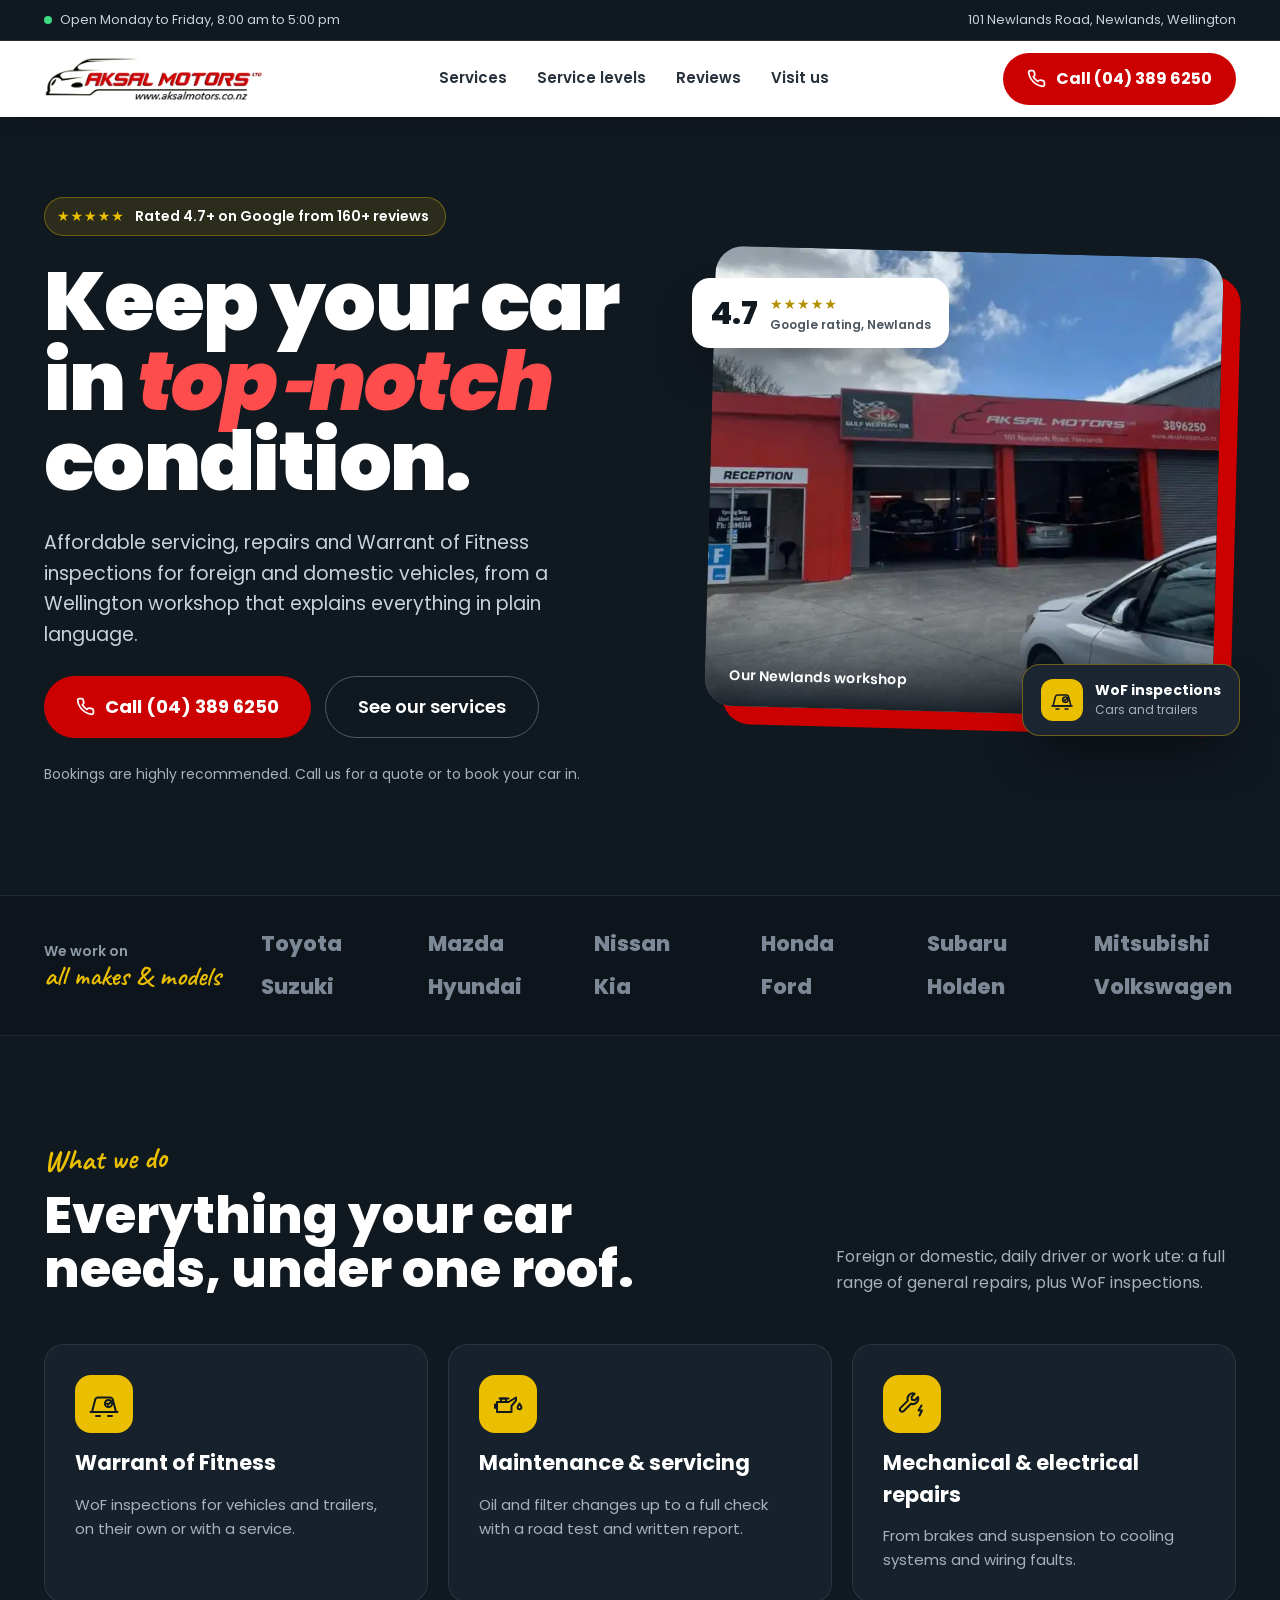
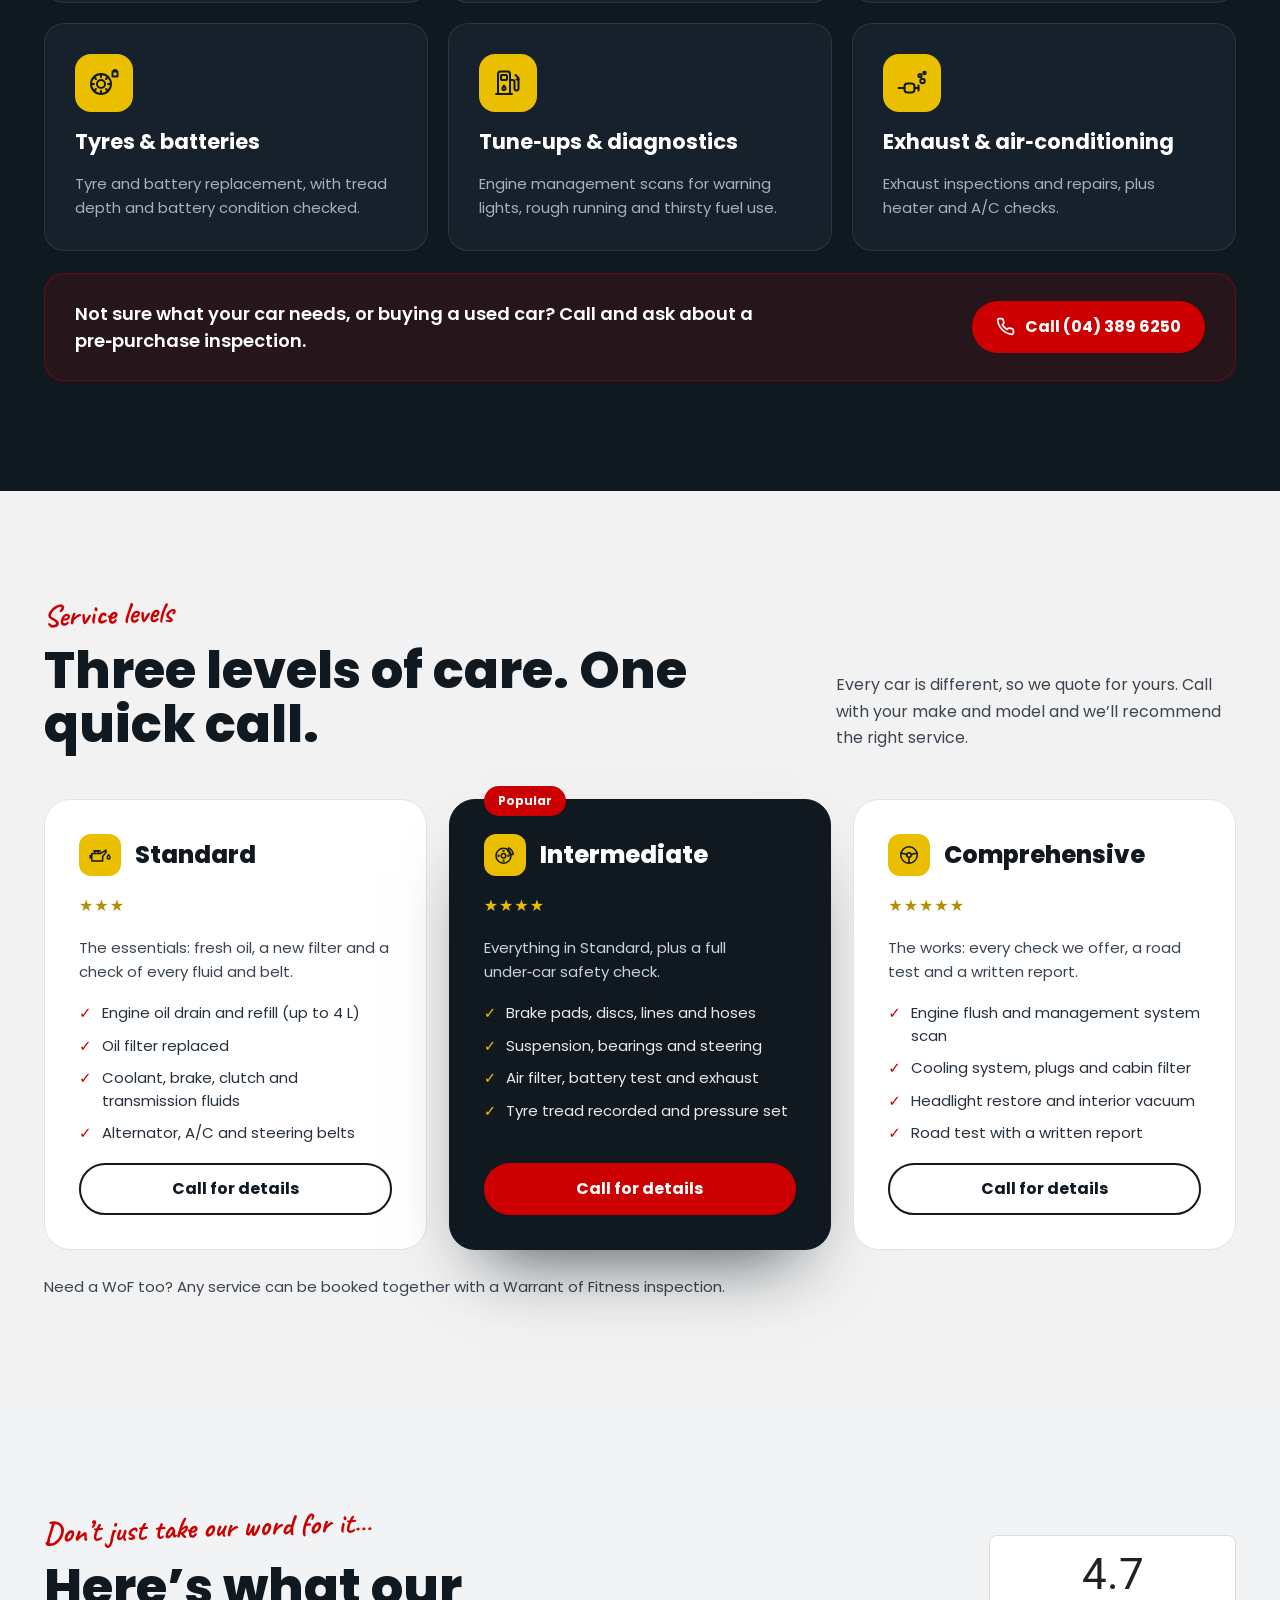
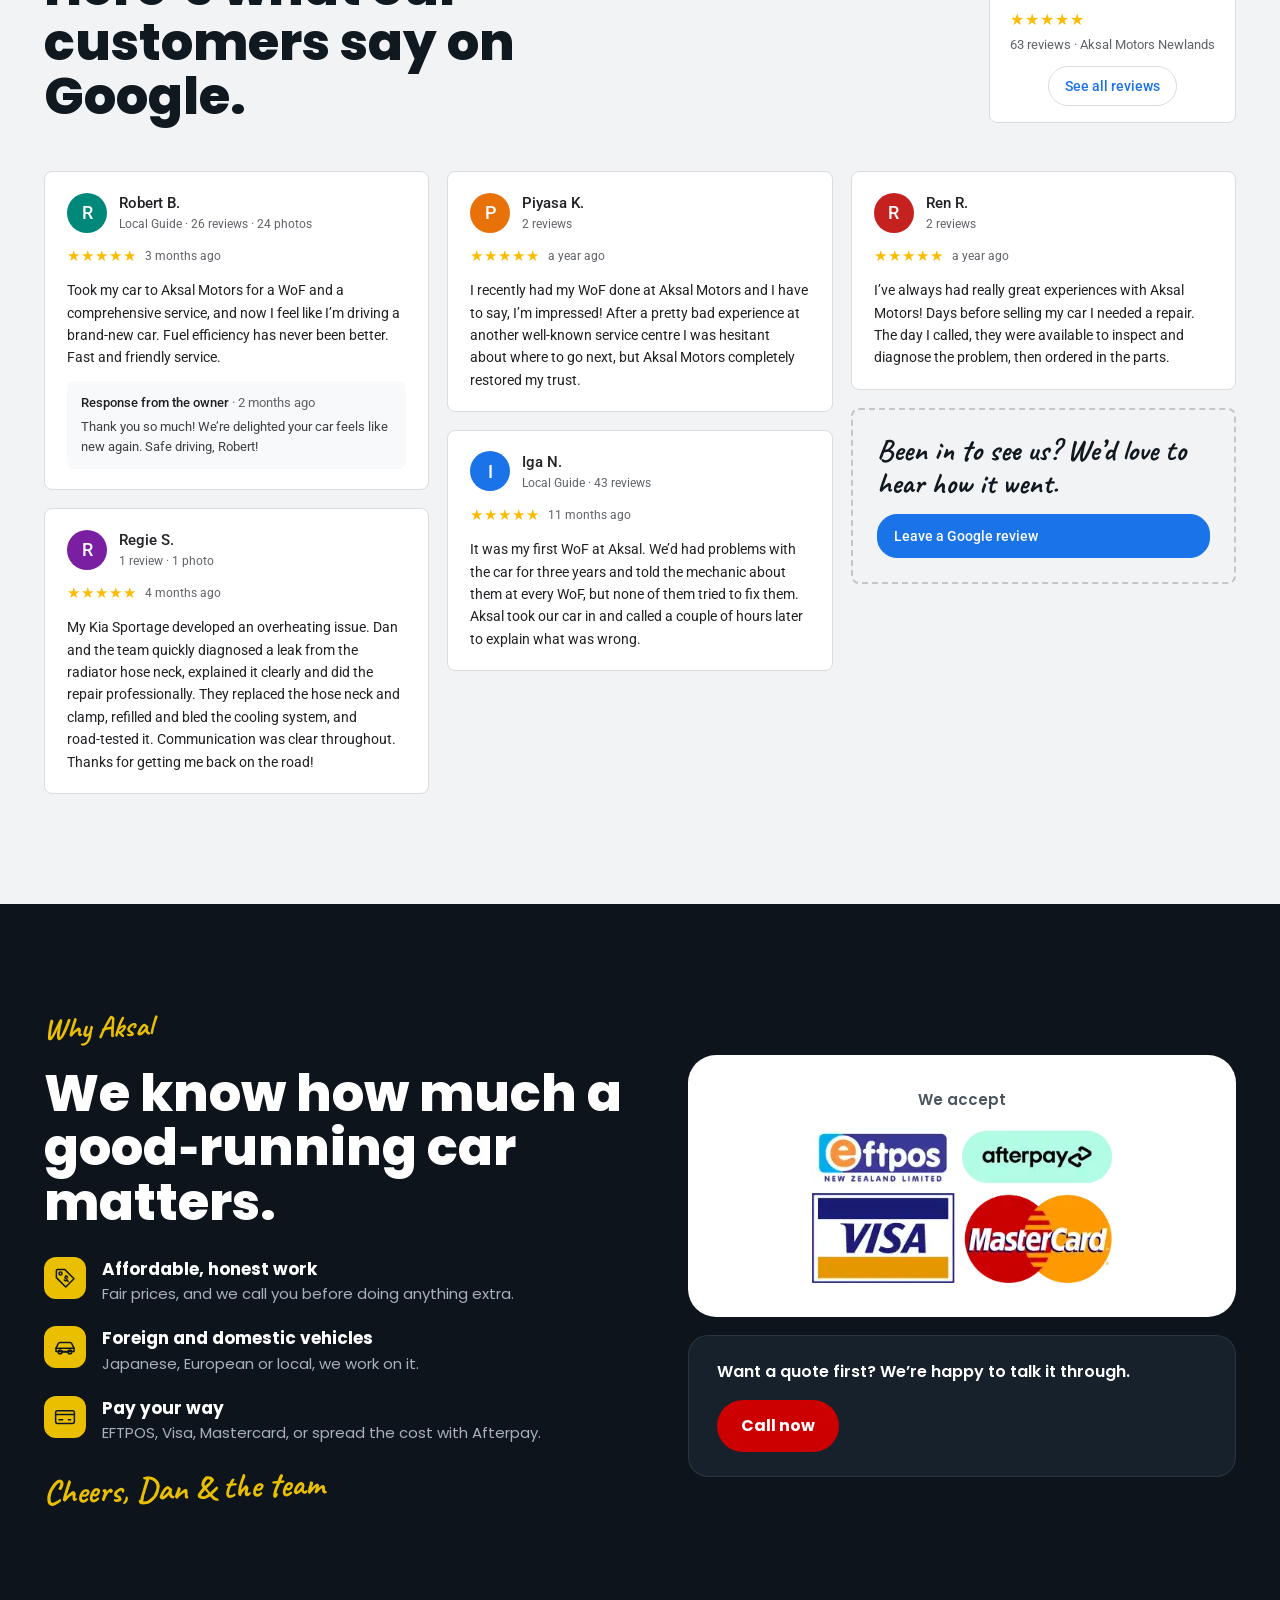
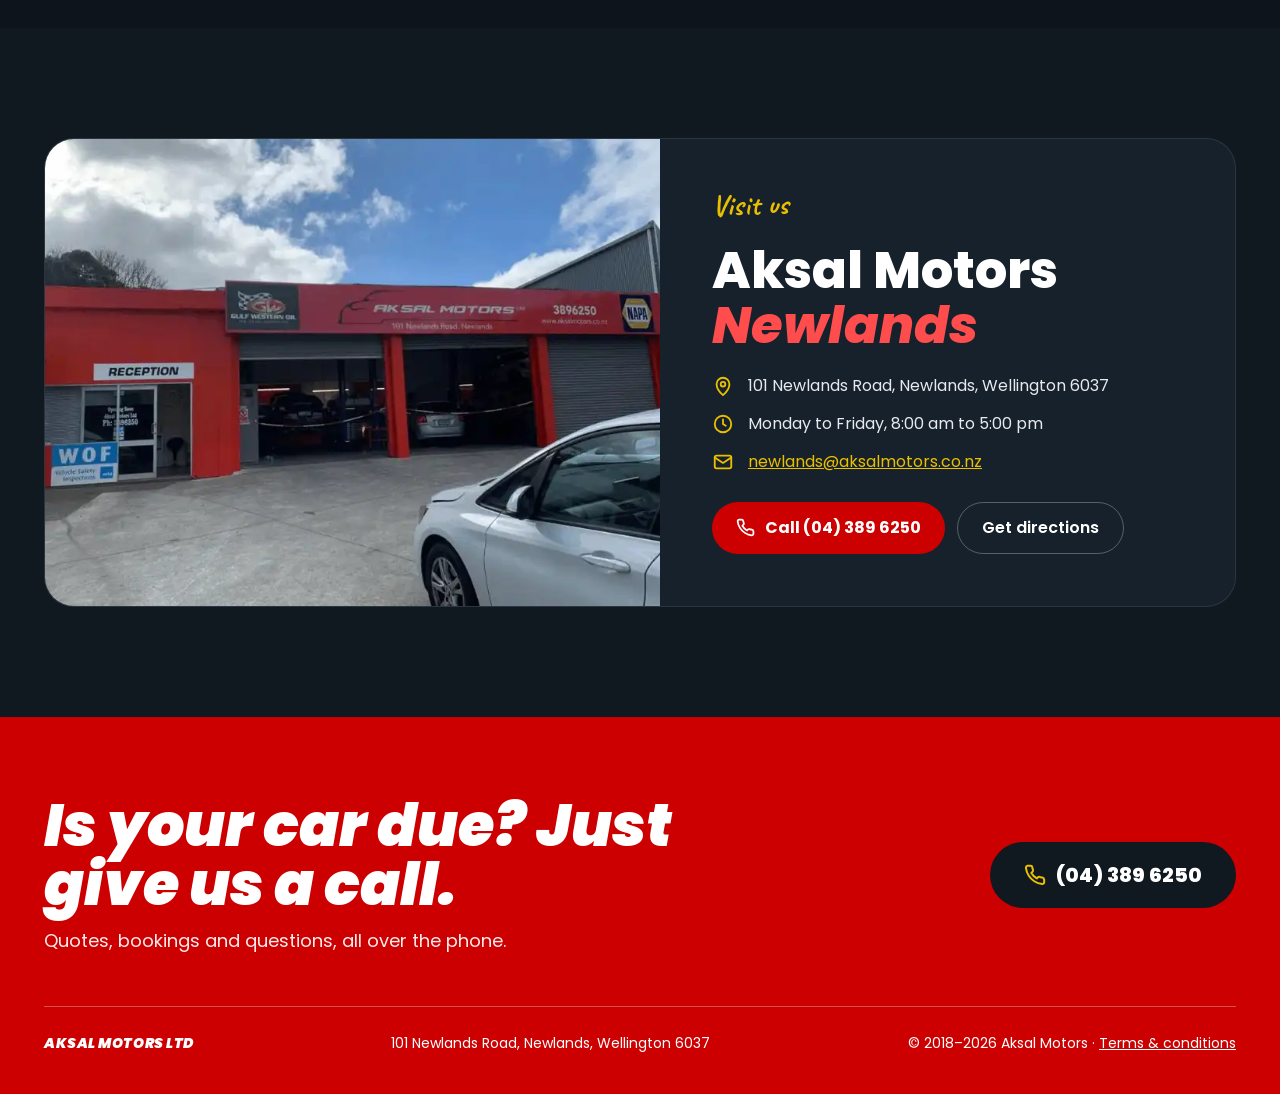
==== index.html @ 632bbff4 "Add Aksal Motors website (Design A) One-page, call-first site for Aksal Motors Newlands: hero with t" ====
<!doctype html>
<html lang="en-NZ">
<head>
<meta charset="utf-8">
<meta name="viewport" content="width=device-width, initial-scale=1">
<title>Aksal Motors | Mechanic, Servicing &amp; WoF in Newlands, Wellington</title>
<meta name="description" content="Affordable car servicing, repairs and Warrant of Fitness inspections for foreign and domestic vehicles at 101 Newlands Road, Wellington. Call (04) 389 6250.">
<meta name="theme-color" content="#101820">
<script>document.documentElement.classList.add('js')</script>
<link rel="icon" href="assets/img/favicon.svg" type="image/svg+xml">
<meta property="og:title" content="Aksal Motors, Newlands">
<meta property="og:description" content="Servicing, repairs and WoF inspections in Newlands, Wellington. Call (04) 389 6250.">
<meta property="og:image" content="assets/img/newlands.webp">
<meta property="og:type" content="website">
<link rel="preconnect" href="https://fonts.googleapis.com">
<link rel="preconnect" href="https://fonts.gstatic.com" crossorigin>
<link href="https://fonts.googleapis.com/css2?family=Poppins:ital,wght@0,400;0,500;0,600;0,700;0,800;0,900;1,800;1,900&amp;family=Roboto:wght@400;500&amp;family=Caveat:wght@700&amp;display=swap" rel="stylesheet">
<link rel="stylesheet" href="assets/css/styles.css?v=2">
<script type="application/ld+json">
{
  "@context": "https://schema.org",
  "@type": "AutoRepair",
  "name": "Aksal Motors Newlands",
  "image": "assets/img/newlands.webp",
  "telephone": "+64 4 389 6250",
  "email": "newlands@aksalmotors.co.nz",
  "url": "http://aksalmotors.co.nz/",
  "address": {
    "@type": "PostalAddress",
    "streetAddress": "101 Newlands Road",
    "addressLocality": "Newlands, Wellington",
    "postalCode": "6037",
    "addressCountry": "NZ"
  },
  "geo": { "@type": "GeoCoordinates", "latitude": -41.2297152, "longitude": 174.8176973 },
  "openingHoursSpecification": [{
    "@type": "OpeningHoursSpecification",
    "dayOfWeek": ["Monday", "Tuesday", "Wednesday", "Thursday", "Friday"],
    "opens": "08:00",
    "closes": "17:00"
  }],
  "paymentAccepted": "EFTPOS, Visa, Mastercard, Afterpay"
}
</script>
</head>
<body>
<!-- Icon set: original line icons drawn for Aksal Motors -->
<svg width="0" height="0" style="position:absolute" aria-hidden="true">
  <defs>
    <symbol id="i-phone" viewBox="0 0 24 24"><path fill="none" stroke="currentColor" stroke-width="2.2" stroke-linecap="round" stroke-linejoin="round" d="M22 16.9v3a2 2 0 0 1-2.2 2 19.8 19.8 0 0 1-8.6-3.1 19.5 19.5 0 0 1-6-6A19.8 19.8 0 0 1 2.1 4.2 2 2 0 0 1 4.1 2h3a2 2 0 0 1 2 1.7c.1.9.4 1.8.7 2.7a2 2 0 0 1-.5 2.1L8 9.8a16 16 0 0 0 6 6l1.3-1.3a2 2 0 0 1 2.1-.4c.9.3 1.8.6 2.7.7a2 2 0 0 1 1.7 2z"/></symbol>
    <symbol id="i-menu" viewBox="0 0 24 24"><path fill="none" stroke="currentColor" stroke-width="2.2" stroke-linecap="round" d="M4 7h16M4 12h16M4 17h16"/></symbol>
    <symbol id="i-close" viewBox="0 0 24 24"><path fill="none" stroke="currentColor" stroke-width="2.2" stroke-linecap="round" d="M6 6l12 12M18 6 6 18"/></symbol>
    <symbol id="i-pin" viewBox="0 0 24 24"><g fill="none" stroke="currentColor" stroke-width="2" stroke-linecap="round" stroke-linejoin="round"><path d="M12 22s7-6.2 7-12a7 7 0 1 0-14 0c0 5.8 7 12 7 12z"/><circle cx="12" cy="10" r="2.5"/></g></symbol>
    <symbol id="i-clock" viewBox="0 0 24 24"><g fill="none" stroke="currentColor" stroke-width="2" stroke-linecap="round" stroke-linejoin="round"><circle cx="12" cy="12" r="9"/><path d="M12 7v5l3 2"/></g></symbol>
    <symbol id="i-mail" viewBox="0 0 24 24"><g fill="none" stroke="currentColor" stroke-width="2" stroke-linecap="round" stroke-linejoin="round"><rect x="3" y="5" width="18" height="14" rx="2"/><path d="m3 7 9 6 9-6"/></g></symbol>

    <!-- WoF: windscreen with inspection sticker -->
    <symbol id="i-wof" viewBox="0 0 32 32"><g fill="none" stroke="currentColor" stroke-width="2" stroke-linecap="round" stroke-linejoin="round"><path d="M4 24 7.2 11.6A3 3 0 0 1 10.1 9.4h11.8a3 3 0 0 1 2.9 2.2L28 24z"/><path d="M2.5 24h27"/><circle cx="20.5" cy="15.5" r="3.6"/><path d="m18.9 15.6 1.1 1.1 2.2-2.3"/><path d="M8 28h4M20 28h4"/></g></symbol>
    <!-- Servicing: oil can with drip -->
    <symbol id="i-oil" viewBox="0 0 32 32"><g fill="none" stroke="currentColor" stroke-width="2" stroke-linecap="round" stroke-linejoin="round"><path d="M5 14h11.5l7.5-4.5v3L19.5 18v6H5z"/><path d="M9 14v-3.5h5V14"/><path d="M7.5 10.5h9"/><path d="M3 16.5h2M3 16.5v3.5"/><path d="M27.5 15.5c-1.4 2-1.9 3-1.9 3.8a1.9 1.9 0 0 0 3.8 0c0-.8-.5-1.8-1.9-3.8z"/></g></symbol>
    <!-- Repairs: spanner with spark -->
    <symbol id="i-repair" viewBox="0 0 32 32"><g fill="none" stroke="currentColor" stroke-width="2" stroke-linecap="round" stroke-linejoin="round"><path d="M18.6 5.6a5.5 5.5 0 0 0-6.8 7l-7.5 7.5a2.3 2.3 0 0 0 3.2 3.2l7.5-7.5a5.5 5.5 0 0 0 7-6.8l-3.2 3.2-2.8-.4-.4-2.8z"/><path d="m25.5 17.5-3 5h3.5l-2.5 5"/></g></symbol>
    <!-- Tyres: tyre with tread, plus battery terminal -->
    <symbol id="i-tyre" viewBox="0 0 32 32"><g fill="none" stroke="currentColor" stroke-width="2" stroke-linecap="round" stroke-linejoin="round"><circle cx="13" cy="17" r="10"/><circle cx="13" cy="17" r="4"/><path d="M13 7v3M13 24v3M3 17h3M20 17h3M5.9 9.9l2.1 2.1M18 22l2.1 2.1M5.9 24.1 8 22M18 12l2.1-2.1"/><path d="M24.5 4.5h5v5h-5zM26 3v1.5M28 3v1.5"/></g></symbol>
    <!-- Tune-ups: petrol pump -->
    <symbol id="i-pump" viewBox="0 0 32 32"><g fill="none" stroke="currentColor" stroke-width="2" stroke-linecap="round" stroke-linejoin="round"><path d="M6 27V7a2.5 2.5 0 0 1 2.5-2.5h7A2.5 2.5 0 0 1 18 7v20"/><path d="M4 27h16"/><rect x="9" y="8" width="6" height="5" rx="1"/><path d="M18 13h2.5a2 2 0 0 1 2 2v6.5a2 2 0 0 0 4 0V11l-3-3"/><path d="M26.5 12.5h-2"/><path d="M12 18.5c-1.2 1.6-1.6 2.4-1.6 3a1.6 1.6 0 0 0 3.2 0c0-.6-.4-1.4-1.6-3z"/></g></symbol>
    <!-- Exhaust: tailpipe with puffs -->
    <symbol id="i-exhaust" viewBox="0 0 32 32"><g fill="none" stroke="currentColor" stroke-width="2" stroke-linecap="round" stroke-linejoin="round"><path d="M2.5 21h6"/><rect x="8.5" y="16.5" width="10" height="9" rx="3"/><path d="M18.5 21h4"/><path d="M22.5 18.5v5"/><circle cx="26.5" cy="14" r="2.2"/><circle cx="24" cy="8.5" r="1.6"/><circle cx="28.5" cy="6" r="1.2"/></g></symbol>
    <!-- Engine with pulse line -->
    <symbol id="i-engine" viewBox="0 0 32 32"><g fill="none" stroke="currentColor" stroke-width="2" stroke-linecap="round" stroke-linejoin="round"><path d="M7 11h15l3 3v9H10l-3-3z"/><path d="M11 11V7.5h7V11"/><path d="M9 7.5h11"/><path d="M25 15.5h3v5h-3"/><path d="M7 14H4v5h3"/><path d="M10 17h3l1.5-2.5 2 5 1.5-2.5h3"/></g></symbol>
    <!-- Brake disc and calliper -->
    <symbol id="i-brake" viewBox="0 0 32 32"><g fill="none" stroke="currentColor" stroke-width="2" stroke-linecap="round" stroke-linejoin="round"><circle cx="14" cy="17" r="10"/><circle cx="14" cy="17" r="3"/><circle cx="14" cy="10.5" r=".6" fill="currentColor"/><circle cx="20.5" cy="17" r=".6" fill="currentColor"/><circle cx="14" cy="23.5" r=".6" fill="currentColor"/><circle cx="7.5" cy="17" r=".6" fill="currentColor"/><path d="M21 6.5a12 12 0 0 1 6 8.5l-4 1a8 8 0 0 0-3.5-5.5z"/></g></symbol>
    <!-- Road test: steering wheel -->
    <symbol id="i-wheel" viewBox="0 0 32 32"><g fill="none" stroke="currentColor" stroke-width="2" stroke-linecap="round" stroke-linejoin="round"><circle cx="16" cy="16" r="11"/><circle cx="16" cy="16" r="3"/><path d="M5.5 13.5c3.5 0 6.5 1 7.6 2.5M26.5 13.5c-3.5 0-6.5 1-7.6 2.5M16 19v8"/></g></symbol>
    <!-- Price tag -->
    <symbol id="i-tag" viewBox="0 0 32 32"><g fill="none" stroke="currentColor" stroke-width="2" stroke-linecap="round" stroke-linejoin="round"><path d="M4.5 15.5V6a1.5 1.5 0 0 1 1.5-1.5h9.5L28 17 17 28z"/><circle cx="10" cy="10" r="2"/><path d="M15 18.5c.6.9 1.6 1.3 2.6 1 1-.3 1.4-1.2 1-2-.5-.8-1.8-.9-2.4-1.6-.5-.7-.2-1.7.8-2 1-.3 2 .1 2.6 1M17.2 12.8l.7 1M19.4 19.7l.7 1"/></g></symbol>
    <!-- Car (all makes) -->
    <symbol id="i-car" viewBox="0 0 32 32"><g fill="none" stroke="currentColor" stroke-width="2" stroke-linecap="round" stroke-linejoin="round"><path d="M4 22v-4.5l3-6a2.5 2.5 0 0 1 2.2-1.4h13.6a2.5 2.5 0 0 1 2.2 1.4l3 6V22z"/><path d="M4 17.5h24"/><circle cx="9.5" cy="22.5" r="2.5"/><circle cx="22.5" cy="22.5" r="2.5"/><path d="M12 22.5h8"/></g></symbol>
    <!-- Card / pay -->
    <symbol id="i-card" viewBox="0 0 32 32"><g fill="none" stroke="currentColor" stroke-width="2" stroke-linecap="round" stroke-linejoin="round"><rect x="3.5" y="7.5" width="25" height="17" rx="2.5"/><path d="M3.5 12.5h25M8 19.5h5M20.5 19.5h3"/></g></symbol>
    <!-- Magnifier over car (pre-purchase) -->
    <symbol id="i-inspect" viewBox="0 0 32 32"><g fill="none" stroke="currentColor" stroke-width="2" stroke-linecap="round" stroke-linejoin="round"><path d="M3 20v-3l2.5-4.5A2 2 0 0 1 7.3 11.5h7.4"/><path d="M3 17h9"/><circle cx="7" cy="20.5" r="2"/><circle cx="20" cy="16" r="6"/><path d="m24.5 20.5 4.5 4.5"/></g></symbol>
  </defs>
</svg>

<a class="skip" href="#main">Skip to content</a>

<div class="utility">
  <div class="wrap">
    <span class="open-dot">Open Monday to Friday, 8:00 am to 5:00 pm</span>
    <span>101 Newlands Road, Newlands, Wellington</span>
  </div>
</div>

<header class="site-header">
  <div class="wrap">
    <a class="logo" href="#top"><img src="assets/img/logo.webp" alt="Aksal Motors Ltd" width="520" height="104"></a>
    <nav class="nav" id="site-nav" aria-label="Main">
      <a href="#services">Services</a>
      <a href="#levels">Service levels</a>
      <a href="#reviews">Reviews</a>
      <a href="#visit">Visit us</a>
    </nav>
    <div class="header-actions">
      <a class="btn btn-red ring header-call" href="tel:+6443896250" aria-label="Call Aksal Motors on (04) 389 6250">
        <svg class="icon" aria-hidden="true"><use href="#i-phone"/></svg><span>Call (04) 389 6250</span>
      </a>
      <button class="menu-btn" type="button" aria-controls="site-nav" aria-expanded="false" aria-label="Open menu">
        <svg class="icon" aria-hidden="true"><use href="#i-menu"/></svg>
      </button>
    </div>
  </div>
</header>

<main id="main">
  <section class="hero" id="top">
    <div class="wrap">
      <div class="hero-copy">
        <a class="rating-chip" href="#reviews"><span class="stars" aria-hidden="true">★★★★★</span>Rated 4.7+ on Google from 160+ reviews</a>
        <h1>Keep your car in <em>top‑notch</em> condition.</h1>
        <p class="hero-lead">Affordable servicing, repairs and Warrant of Fitness inspections for foreign and domestic vehicles, from a Wellington workshop that explains everything in plain language.</p>
        <div class="hero-ctas">
          <a class="btn btn-red btn-lg" href="tel:+6443896250"><svg class="icon" aria-hidden="true"><use href="#i-phone"/></svg>Call (04) 389 6250</a>
          <a class="btn btn-ghost btn-lg" href="#services">See our services</a>
        </div>
        <p class="hero-note">Bookings are highly recommended. Call us for a quote or to book your car in.</p>
      </div>
      <div class="hero-media">
        <figure class="photo-frame" style="margin:0">
          <img src="assets/img/newlands.webp" alt="The Aksal Motors workshop on Newlands Road" width="800" height="600" fetchpriority="high">
          <figcaption>Our Newlands workshop</figcaption>
        </figure>
        <div class="float-card float-rating">
          <strong>4.7</strong>
          <span><span class="stars" aria-hidden="true">★★★★★</span><small>Google rating, Newlands</small></span>
        </div>
        <div class="float-card float-wof">
          <span class="tile tile-sm"><svg class="icon" aria-hidden="true"><use href="#i-wof"/></svg></span>
          <span><strong>WoF inspections</strong><small>Cars and trailers</small></span>
        </div>
      </div>
    </div>
  </section>

  <section class="makes" aria-label="Car makes we work on">
    <div class="wrap">
      <div class="makes-label"><span>We work on</span><span class="hand">all makes &amp; models</span></div>
      <ul>
        <li>Toyota</li><li>Mazda</li><li>Nissan</li><li>Honda</li><li>Subaru</li><li>Mitsubishi</li><li>Suzuki</li><li>Hyundai</li><li>Kia</li><li>Ford</li><li>Holden</li><li>Volkswagen</li>
      </ul>
    </div>
  </section>

  <section class="section" id="services">
    <div class="wrap">
      <div class="section-head">
        <div>
          <span class="kicker">What we do</span>
          <h2>Everything your car needs, under one roof.</h2>
        </div>
        <p>Foreign or domestic, daily driver or work ute: a full range of general repairs, plus WoF inspections.</p>
      </div>
      <div class="services-grid">
        <article class="service">
          <span class="tile"><svg class="icon" aria-hidden="true"><use href="#i-wof"/></svg></span>
          <h3>Warrant of Fitness</h3>
          <p>WoF inspections for vehicles and trailers, on their own or with a service.</p>
        </article>
        <article class="service">
          <span class="tile"><svg class="icon" aria-hidden="true"><use href="#i-oil"/></svg></span>
          <h3>Maintenance &amp; servicing</h3>
          <p>Oil and filter changes up to a full check with a road test and written report.</p>
        </article>
        <article class="service">
          <span class="tile"><svg class="icon" aria-hidden="true"><use href="#i-repair"/></svg></span>
          <h3>Mechanical &amp; electrical repairs</h3>
          <p>From brakes and suspension to cooling systems and wiring faults.</p>
        </article>
        <article class="service">
          <span class="tile"><svg class="icon" aria-hidden="true"><use href="#i-tyre"/></svg></span>
          <h3>Tyres &amp; batteries</h3>
          <p>Tyre and battery replacement, with tread depth and battery condition checked.</p>
        </article>
        <article class="service">
          <span class="tile"><svg class="icon" aria-hidden="true"><use href="#i-pump"/></svg></span>
          <h3>Tune‑ups &amp; diagnostics</h3>
          <p>Engine management scans for warning lights, rough running and thirsty fuel use.</p>
        </article>
        <article class="service">
          <span class="tile"><svg class="icon" aria-hidden="true"><use href="#i-exhaust"/></svg></span>
          <h3>Exhaust &amp; air‑conditioning</h3>
          <p>Exhaust inspections and repairs, plus heater and A/C checks.</p>
        </article>
      </div>
      <div class="callout">
        <p>Not sure what your car needs, or buying a used car? Call and ask about a pre‑purchase inspection.</p>
        <a class="btn btn-red" href="tel:+6443896250"><svg class="icon" aria-hidden="true"><use href="#i-phone"/></svg>Call (04) 389 6250</a>
      </div>
    </div>
  </section>

  <section class="section levels" id="levels">
    <div class="wrap">
      <div class="section-head">
        <div>
          <span class="kicker kicker-red">Service levels</span>
          <h2>Three levels of care. One quick call.</h2>
        </div>
        <p>Every car is different, so we quote for yours. Call with your make and model and we’ll recommend the right service.</p>
      </div>
      <div class="levels-grid">
        <article class="level">
          <div class="level-top"><span class="tile tile-sm"><svg class="icon" aria-hidden="true"><use href="#i-oil"/></svg></span><h3>Standard</h3></div>
          <span class="stars" aria-label="3 stars">★★★</span>
          <p>The essentials: fresh oil, a new filter and a check of every fluid and belt.</p>
          <ul>
            <li>Engine oil drain and refill (up to 4 L)</li>
            <li>Oil filter replaced</li>
            <li>Coolant, brake, clutch and transmission fluids</li>
            <li>Alternator, A/C and steering belts</li>
          </ul>
          <a class="btn btn-outline" href="tel:+6443896250">Call for details</a>
        </article>
        <article class="level level-featured">
          <span class="badge">Popular</span>
          <div class="level-top"><span class="tile tile-sm"><svg class="icon" aria-hidden="true"><use href="#i-brake"/></svg></span><h3>Intermediate</h3></div>
          <span class="stars" aria-label="4 stars">★★★★</span>
          <p>Everything in Standard, plus a full under‑car safety check.</p>
          <ul>
            <li>Brake pads, discs, lines and hoses</li>
            <li>Suspension, bearings and steering</li>
            <li>Air filter, battery test and exhaust</li>
            <li>Tyre tread recorded and pressure set</li>
          </ul>
          <a class="btn btn-red" href="tel:+6443896250">Call for details</a>
        </article>
        <article class="level">
          <div class="level-top"><span class="tile tile-sm"><svg class="icon" aria-hidden="true"><use href="#i-wheel"/></svg></span><h3>Comprehensive</h3></div>
          <span class="stars" aria-label="5 stars">★★★★★</span>
          <p>The works: every check we offer, a road test and a written report.</p>
          <ul>
            <li>Engine flush and management system scan</li>
            <li>Cooling system, plugs and cabin filter</li>
            <li>Headlight restore and interior vacuum</li>
            <li>Road test with a written report</li>
          </ul>
          <a class="btn btn-outline" href="tel:+6443896250">Call for details</a>
        </article>
      </div>
      <p class="levels-note">Need a WoF too? Any service can be booked together with a Warrant of Fitness inspection.</p>
    </div>
  </section>

  <section class="section reviews" id="reviews">
    <div class="wrap">
      <div class="section-head">
        <div>
          <span class="kicker kicker-red">Don’t just take our word for it…</span>
          <h2>Here’s what our customers say on Google.</h2>
        </div>
        <div class="g-summary">
          <span class="score">4.7</span>
          <span class="meta"><span class="g-stars" aria-label="4.7 out of 5 stars">★★★★★</span><small>63 reviews · Aksal Motors Newlands</small></span>
          <a class="g-btn" href="https://www.google.com/maps/search/?api=1&amp;query=Aksal+Motors+Newlands">See all reviews</a>
        </div>
      </div>
      <div class="g-grid">
        <article class="g-card">
          <div class="g-head"><span class="g-avatar" style="background:#00897b">R</span><span><span class="g-name">Robert B.</span><span class="g-sub">Local Guide · 26 reviews · 24 photos</span></span></div>
          <div class="g-rating"><span class="g-stars" aria-label="5 stars">★★★★★</span>3 months ago</div>
          <blockquote>Took my car to Aksal Motors for a WoF and a comprehensive service, and now I feel like I’m driving a brand‑new car. Fuel efficiency has never been better. Fast and friendly service.</blockquote>
          <div class="g-reply"><b>Response from the owner <span>· 2 months ago</span></b>Thank you so much! We’re delighted your car feels like new again. Safe driving, Robert!</div>
        </article>
        <article class="g-card">
          <div class="g-head"><span class="g-avatar" style="background:#7b1fa2">R</span><span><span class="g-name">Regie S.</span><span class="g-sub">1 review · 1 photo</span></span></div>
          <div class="g-rating"><span class="g-stars" aria-label="5 stars">★★★★★</span>4 months ago</div>
          <blockquote>My Kia Sportage developed an overheating issue. Dan and the team quickly diagnosed a leak from the radiator hose neck, explained it clearly and did the repair professionally. They replaced the hose neck and clamp, refilled and bled the cooling system, and road‑tested it. Communication was clear throughout. Thanks for getting me back on the road!</blockquote>
        </article>
        <article class="g-card">
          <div class="g-head"><span class="g-avatar" style="background:#e8710a">P</span><span><span class="g-name">Piyasa K.</span><span class="g-sub">2 reviews</span></span></div>
          <div class="g-rating"><span class="g-stars" aria-label="5 stars">★★★★★</span>a year ago</div>
          <blockquote>I recently had my WoF done at Aksal Motors and I have to say, I’m impressed! After a pretty bad experience at another well‑known service centre I was hesitant about where to go next, but Aksal Motors completely restored my trust.</blockquote>
        </article>
        <article class="g-card">
          <div class="g-head"><span class="g-avatar" style="background:#1a73e8">I</span><span><span class="g-name">Iga N.</span><span class="g-sub">Local Guide · 43 reviews</span></span></div>
          <div class="g-rating"><span class="g-stars" aria-label="5 stars">★★★★★</span>11 months ago</div>
          <blockquote>It was my first WoF at Aksal. We’d had problems with the car for three years and told the mechanic about them at every WoF, but none of them tried to fix them. Aksal took our car in and called a couple of hours later to explain what was wrong.</blockquote>
        </article>
        <article class="g-card">
          <div class="g-head"><span class="g-avatar" style="background:#c5221f">R</span><span><span class="g-name">Ren R.</span><span class="g-sub">2 reviews</span></span></div>
          <div class="g-rating"><span class="g-stars" aria-label="5 stars">★★★★★</span>a year ago</div>
          <blockquote>I’ve always had really great experiences with Aksal Motors! Days before selling my car I needed a repair. The day I called, they were available to inspect and diagnose the problem, then ordered in the parts.</blockquote>
        </article>
        <div class="g-invite">
          <p>Been in to see us? We’d love to hear how it went.</p>
          <a class="g-btn g-btn-solid" href="https://www.google.com/maps/search/?api=1&amp;query=Aksal+Motors+Newlands">Leave a Google review</a>
        </div>
      </div>
    </div>
  </section>

  <section class="section why">
    <div class="wrap">
      <div class="why-copy">
        <span class="kicker">Why Aksal</span>
        <h2>We know how much a good‑running car matters.</h2>
        <ul class="why-list">
          <li><span class="tile tile-sm"><svg class="icon" aria-hidden="true"><use href="#i-tag"/></svg></span><div><strong>Affordable, honest work</strong><span>Fair prices, and we call you before doing anything extra.</span></div></li>
          <li><span class="tile tile-sm"><svg class="icon" aria-hidden="true"><use href="#i-car"/></svg></span><div><strong>Foreign and domestic vehicles</strong><span>Japanese, European or local, we work on it.</span></div></li>
          <li><span class="tile tile-sm"><svg class="icon" aria-hidden="true"><use href="#i-card"/></svg></span><div><strong>Pay your way</strong><span>EFTPOS, Visa, Mastercard, or spread the cost with Afterpay.</span></div></li>
        </ul>
        <p class="signoff">Cheers, Dan &amp; the team</p>
      </div>
      <div class="why-side">
        <div class="pay-card">
          <p>We accept</p>
          <img src="assets/img/payments.webp" alt="EFTPOS, Afterpay, Visa and Mastercard accepted" width="300" height="156">
        </div>
        <div class="quote-card">
          <p>Want a quote first? We’re happy to talk it through.</p>
          <a class="btn btn-red" href="tel:+6443896250">Call now</a>
        </div>
      </div>
    </div>
  </section>

  <section class="section" id="visit">
    <div class="wrap">
      <div class="visit-card">
        <div class="visit-photo"><img src="assets/img/newlands.webp" alt="Aksal Motors workshop exterior, Newlands" width="800" height="600" loading="lazy"></div>
        <div class="visit-info">
          <span class="kicker">Visit us</span>
          <h2>Aksal Motors <em>Newlands</em></h2>
          <ul class="visit-list">
            <li><svg class="icon" aria-hidden="true"><use href="#i-pin"/></svg>101 Newlands Road, Newlands, Wellington 6037</li>
            <li><svg class="icon" aria-hidden="true"><use href="#i-clock"/></svg>Monday to Friday, 8:00 am to 5:00 pm</li>
            <li><svg class="icon" aria-hidden="true"><use href="#i-mail"/></svg><a href="mailto:newlands@aksalmotors.co.nz">newlands@aksalmotors.co.nz</a></li>
          </ul>
          <div class="visit-ctas">
            <a class="btn btn-red" href="tel:+6443896250"><svg class="icon" aria-hidden="true"><use href="#i-phone"/></svg>Call (04) 389 6250</a>
            <a class="btn btn-ghost" href="https://www.google.com/maps/search/?api=1&amp;query=Aksal+Motors+Newlands+101+Newlands+Road" target="_blank" rel="noopener">Get directions</a>
          </div>
        </div>
      </div>
    </div>
  </section>
</main>

<footer class="footer">
  <div class="wrap">
    <div class="footer-cta">
      <div>
        <h2>Is your car due? Just give us a call.</h2>
        <p>Quotes, bookings and questions, all over the phone.</p>
      </div>
      <a class="btn btn-dark" href="tel:+6443896250"><svg class="icon" aria-hidden="true"><use href="#i-phone"/></svg>(04) 389 6250</a>
    </div>
    <div class="footer-base">
      <strong>AKSAL MOTORS LTD</strong>
      <span>101 Newlands Road, Newlands, Wellington 6037</span>
      <span>© 2018–<span id="year">2026</span> Aksal Motors · <a href="http://aksalmotors.co.nz/tnc.html">Terms &amp; conditions</a></span>
    </div>
  </div>
</footer>

<a class="call-bar" href="tel:+6443896250"><svg class="icon" aria-hidden="true"><use href="#i-phone"/></svg>Call (04) 389 6250</a>

<script src="assets/js/main.js?v=2" defer></script>
</body>
</html>
---- assets/css/styles.css ----
/* Aksal Motors: brand tokens */
:root {
  --navy: #101820;
  --navy-2: #16212c;
  --navy-3: #0d141b;
  --red: #cc0000;
  --red-hover: #e00000;
  --red-text: #ff4d4d;
  --gold: #eabf00;
  --gold-dark: #b38f00;
  --paper: #f2f2f2;
  --ink: #101820;
  --body-on-dark: #c9d1da;
  --muted-on-dark: #a7b1bc;
  --line-dark: rgba(255, 255, 255, 0.09);
  --g-bg: #f1f3f4;
  --g-line: #dadce0;
  --g-text: #202124;
  --g-meta: #5f6368;
  --g-star: #fbbc04;
  --g-blue: #1a73e8;
  --radius-lg: 26px;
  --radius-md: 20px;
  --wrap: 1240px;
  --font: 'Poppins', system-ui, -apple-system, 'Segoe UI', sans-serif;
  --hand: 'Caveat', 'Segoe Print', 'Bradley Hand', 'Comic Sans MS', cursive;
  --google: 'Roboto', Arial, sans-serif;
}

*, *::before, *::after { box-sizing: border-box; }
html { scroll-behavior: smooth; -webkit-text-size-adjust: 100%; }
body {
  margin: 0;
  font-family: var(--font);
  color: #fff;
  background: var(--navy);
  line-height: 1.5;
  overflow-x: hidden;
}
img { max-width: 100%; display: block; }
a { color: var(--gold); }
a:hover { color: #ffd633; }
h1, h2, h3 { margin: 0; }
p { margin: 0; }
:focus-visible { outline: 3px solid var(--gold); outline-offset: 3px; border-radius: 6px; }

section[id] { scroll-margin-top: 84px; }
.wrap { max-width: var(--wrap); margin: 0 auto; padding: 0 24px; }
.sr-only { position: absolute; width: 1px; height: 1px; overflow: hidden; clip: rect(0 0 0 0); white-space: nowrap; }
.skip { position: absolute; left: 12px; top: -60px; z-index: 100; padding: 10px 16px; border-radius: 10px; background: var(--gold); color: var(--navy); font-weight: 700; }
.skip:focus { top: 12px; }

.icon { width: 24px; height: 24px; flex: 0 0 auto; }

/* Buttons */
.btn {
  display: inline-flex; align-items: center; justify-content: center; gap: 10px;
  min-height: 52px; padding: 0 24px; border-radius: 999px;
  font: 700 16px/1 var(--font); text-decoration: none; cursor: pointer;
  border: 0; transition: transform .18s ease, background-color .18s ease, box-shadow .18s ease;
}
.btn:hover { transform: translateY(-2px); }
.btn .icon { width: 19px; height: 19px; }
.btn-red { background: var(--red); color: #fff; }
.btn-red:hover { background: var(--red-hover); color: #fff; box-shadow: 0 14px 30px -12px rgba(204, 0, 0, .8); }
.btn-ghost { background: transparent; color: #fff; border: 1px solid rgba(255, 255, 255, .28); font-weight: 600; }
.btn-ghost:hover { background: rgba(255, 255, 255, .08); color: #fff; }
.btn-outline { background: transparent; color: var(--ink); border: 2px solid var(--ink); }
.btn-outline:hover { background: var(--ink); color: #fff; }
.btn-dark { background: var(--navy); color: #fff; }
.btn-dark:hover { color: #fff; background: #1b2834; }
.btn-lg { min-height: 62px; padding: 0 32px; font-size: 18px; }

@keyframes ring { 0% { box-shadow: 0 0 0 0 rgba(204, 0, 0, .55); } 70% { box-shadow: 0 0 0 14px rgba(204, 0, 0, 0); } 100% { box-shadow: 0 0 0 0 rgba(204, 0, 0, 0); } }
.ring { animation: ring 2.4s ease-out infinite; }

/* Utility bar */
.utility { border-bottom: 1px solid var(--line-dark); font-size: 13px; color: var(--body-on-dark); }
.utility .wrap { display: flex; flex-wrap: wrap; justify-content: space-between; gap: 6px 24px; padding-top: 10px; padding-bottom: 10px; }
.open-dot { display: inline-flex; align-items: center; gap: 8px; }
.open-dot::before { content: ''; width: 8px; height: 8px; border-radius: 50%; background: #3ddc84; }

/* Header */
.site-header { position: sticky; top: 0; z-index: 50; background: #fff; color: var(--ink); box-shadow: 0 10px 30px -22px rgba(0, 0, 0, .55); }
.site-header .wrap { display: flex; align-items: center; justify-content: space-between; gap: 16px; padding-top: 12px; padding-bottom: 12px; }
.logo img { width: 220px; height: auto; }
.nav { display: flex; gap: 30px; font-size: 15px; font-weight: 600; }
.nav a { color: #26313c; text-decoration: none; }
.nav a:hover { color: var(--red); }
.header-actions { display: flex; align-items: center; gap: 10px; }
.menu-btn {
  display: none; width: 48px; height: 48px; border-radius: 12px; border: 1px solid #d4d7db;
  background: #fff; color: var(--ink); cursor: pointer; align-items: center; justify-content: center;
}

/* Hero */
.hero { padding: 80px 0 110px; }
.hero .wrap { display: flex; flex-wrap: wrap; align-items: center; gap: 60px; }
.hero-copy { flex: 1 1 520px; min-width: 0; display: flex; flex-direction: column; gap: 26px; }
.rating-chip {
  align-self: flex-start; display: inline-flex; align-items: center; gap: 10px;
  padding: 8px 16px 8px 12px; border-radius: 999px; background: rgba(234, 191, 0, .12);
  border: 1px solid rgba(234, 191, 0, .35); color: #fff; font-size: 14px; font-weight: 600; text-decoration: none;
}
.rating-chip:hover { color: #fff; background: rgba(234, 191, 0, .2); }
.stars { color: var(--gold); letter-spacing: 1px; }
.hero h1 { font-size: clamp(42px, 6.4vw, 86px); line-height: .98; font-weight: 900; letter-spacing: -.02em; }
.hero h1 em { font-style: italic; color: var(--red-text); }
.hero-lead { max-width: 560px; font-size: 19px; line-height: 1.6; color: var(--body-on-dark); }
.hero-ctas { display: flex; flex-wrap: wrap; gap: 14px; }
.hero-note { font-size: 14px; color: var(--muted-on-dark); }
.hero-media { flex: 1 1 440px; min-width: 0; position: relative; padding: 0 18px 18px 0; }
.photo-frame { position: relative; border-radius: 28px; overflow: hidden; box-shadow: 18px 18px 0 0 var(--red); transform: rotate(1.5deg); }
.photo-frame img { width: 100%; height: 460px; object-fit: cover; }
.photo-frame figcaption { position: absolute; left: 0; right: 0; bottom: 0; padding: 60px 24px 20px; background: linear-gradient(0deg, rgba(16, 24, 32, .92), rgba(16, 24, 32, 0)); font-size: 14px; font-weight: 600; }
.float-card { position: absolute; display: flex; align-items: center; gap: 12px; padding: 14px 18px; border-radius: 18px; box-shadow: 0 24px 50px -18px rgba(0, 0, 0, .65); }
.float-rating { left: -18px; top: 26px; background: #fff; color: var(--ink); }
.float-rating strong { font-size: 32px; font-weight: 800; line-height: 1; }
.float-rating small { display: block; font-size: 12px; color: #4a5560; font-weight: 600; }
.float-rating .stars { color: var(--gold-dark); font-size: 14px; }
.float-wof { right: -4px; bottom: -6px; background: #1b2632; border: 1px solid rgba(234, 191, 0, .4); }
.float-wof strong { display: block; font-size: 14px; }
.float-wof small { display: block; font-size: 12px; color: var(--muted-on-dark); }

/* Yellow icon tile */
.tile { display: inline-flex; align-items: center; justify-content: center; width: 58px; height: 58px; border-radius: 16px; background: var(--gold); color: var(--navy); flex: 0 0 auto; }
.tile .icon { width: 32px; height: 32px; }
.tile-sm { width: 42px; height: 42px; border-radius: 12px; }
.tile-sm .icon { width: 24px; height: 24px; }

/* Makes row */
.makes { background: var(--navy-3); border-top: 1px solid var(--line-dark); border-bottom: 1px solid var(--line-dark); }
.makes .wrap { display: flex; flex-wrap: wrap; align-items: center; gap: 18px 40px; padding-top: 32px; padding-bottom: 32px; }
.makes-label { flex: 0 0 auto; }
.makes-label span { display: block; font-size: 14px; font-weight: 600; color: #8e99a6; }
.makes-label .hand { font-size: 28px; color: var(--gold); line-height: 1; }
.makes ul { flex: 1 1 600px; min-width: 0; margin: 0; padding: 0; list-style: none; display: grid; grid-template-columns: repeat(6, minmax(0, 1fr)); gap: 12px 24px; font-size: 21px; font-weight: 800; color: #7c8896; }

.hand { font-family: var(--hand); font-weight: 700; }
.kicker { font-family: var(--hand); font-weight: 700; font-size: 30px; line-height: 1; color: var(--gold); display: inline-block; transform: rotate(-2deg); transform-origin: left; }
.kicker-red { color: var(--red); }

/* Sections */
.section { padding: 110px 0; }
.section-head { display: flex; flex-wrap: wrap; justify-content: space-between; align-items: flex-end; gap: 24px; margin-bottom: 48px; }
.section-head > div { display: flex; flex-direction: column; gap: 12px; max-width: 660px; }
.section h2 { font-size: clamp(32px, 4vw, 54px); line-height: 1.06; font-weight: 800; }
.section-head p { max-width: 400px; font-size: 16px; line-height: 1.65; color: var(--muted-on-dark); }

/* Services */
.services-grid { display: grid; grid-template-columns: repeat(3, minmax(0, 1fr)); gap: 20px; }
.service { padding: 30px; border-radius: var(--radius-md); background: var(--navy-2); border: 1px solid var(--line-dark); display: flex; flex-direction: column; gap: 14px; }
.service h3 { font-size: 21px; font-weight: 700; }
.service p { font-size: 15px; line-height: 1.6; color: var(--muted-on-dark); }
.callout { margin-top: 22px; display: flex; flex-wrap: wrap; align-items: center; justify-content: space-between; gap: 18px; padding: 26px 30px; border-radius: var(--radius-md); background: rgba(204, 0, 0, .12); border: 1px solid rgba(204, 0, 0, .45); }
.callout p { font-size: 18px; font-weight: 600; max-width: 720px; }

/* Service levels */
.levels { background: var(--paper); color: var(--ink); }
.levels .section-head p { color: #3a4550; }
.levels-grid { display: grid; grid-template-columns: repeat(3, minmax(0, 1fr)); gap: 22px; align-items: stretch; }
.level { position: relative; padding: 34px; border-radius: var(--radius-lg); background: #fff; border: 1px solid #e1e3e6; display: flex; flex-direction: column; gap: 18px; }
.level-top { display: flex; align-items: center; gap: 14px; }
.level h3 { font-size: 24px; font-weight: 800; }
.level .stars { color: var(--gold-dark); font-size: 16px; }
.level > p { font-size: 15px; line-height: 1.6; color: #3a4550; }
.level ul { margin: 0; padding: 0; list-style: none; display: flex; flex-direction: column; gap: 10px; font-size: 15px; color: #26313c; }
.level li { display: flex; gap: 10px; }
.level li::before { content: '✓'; color: var(--red); font-weight: 800; }
.level .btn { margin-top: auto; }
.level-featured { background: var(--navy); color: #fff; border-color: var(--navy); box-shadow: 0 40px 70px -34px rgba(16, 24, 32, .75); }
.level-featured > p { color: var(--body-on-dark); }
.level-featured ul { color: #e6eaee; }
.level-featured li::before { color: var(--gold); }
.level-featured .stars { color: var(--gold); }
.badge { position: absolute; top: -14px; left: 34px; padding: 6px 14px; border-radius: 999px; background: var(--red); color: #fff; font-size: 12px; font-weight: 700; }
.levels-note { margin-top: 26px; font-size: 15px; color: #3a4550; }

/* Google reviews (kept in Google's own style on purpose) */
.reviews { background: var(--g-bg); color: var(--g-text); }
.reviews h2 { color: var(--ink); }
.g-summary { font-family: var(--google); background: #fff; border: 1px solid var(--g-line); border-radius: 8px; padding: 16px 20px; display: flex; flex-wrap: wrap; align-items: center; gap: 14px 18px; }
.g-summary .score { font-size: 44px; line-height: 1; color: var(--g-text); }
.g-summary .meta { display: flex; flex-direction: column; gap: 3px; }
.g-stars { color: var(--g-star); letter-spacing: 1px; }
.g-summary small { font-size: 13px; color: var(--g-meta); }
.g-btn { display: inline-flex; align-items: center; min-height: 40px; padding: 0 16px; border-radius: 20px; border: 1px solid var(--g-line); color: var(--g-blue); text-decoration: none; font: 500 14px/1 var(--google); }
.g-btn:hover { background: #f8fbff; color: var(--g-blue); }
.g-btn-solid { background: var(--g-blue); border-color: var(--g-blue); color: #fff; min-height: 44px; }
.g-btn-solid:hover { background: #1765cc; color: #fff; }
.g-grid { columns: 3 320px; column-gap: 18px; font-family: var(--google); }
.g-card { break-inside: avoid; margin: 0 0 18px; background: #fff; border: 1px solid var(--g-line); border-radius: 8px; padding: 20px 22px; display: flex; flex-direction: column; gap: 12px; }
.g-head { display: flex; gap: 12px; align-items: center; }
.g-avatar { display: flex; flex: 0 0 auto; width: 40px; height: 40px; border-radius: 50%; color: #fff; align-items: center; justify-content: center; font-size: 18px; font-weight: 500; }
.g-name { display: block; font-size: 15px; font-weight: 500; color: var(--g-text); }
.g-sub { display: block; font-size: 12px; color: var(--g-meta); }
.g-rating { display: flex; align-items: center; gap: 8px; font-size: 12px; color: var(--g-meta); }
.g-rating .g-stars { font-size: 15px; }
.g-card blockquote { margin: 0; font-size: 14px; line-height: 1.6; color: var(--g-text); }
.g-reply { padding: 12px 14px; border-radius: 8px; background: #f8f9fa; display: flex; flex-direction: column; gap: 4px; font-size: 13px; line-height: 1.55; color: #3c4043; }
.g-reply b { font-weight: 500; color: var(--g-text); }
.g-reply b span { font-weight: 400; color: var(--g-meta); }
.g-invite { break-inside: avoid; margin: 0 0 18px; padding: 24px; border-radius: 8px; border: 2px dashed #c4c7c5; display: flex; flex-direction: column; gap: 14px; }
.g-invite p { font-family: var(--hand); font-weight: 700; font-size: 30px; line-height: 1.1; color: var(--ink); }

/* Why us */
.why { background: var(--navy-3); }
.why .wrap { display: flex; flex-wrap: wrap; gap: 56px; align-items: center; }
.why-copy { flex: 1 1 460px; min-width: 0; display: flex; flex-direction: column; gap: 22px; }
.why-list { margin: 6px 0 0; padding: 0; list-style: none; display: flex; flex-direction: column; gap: 20px; }
.why-list li { display: flex; gap: 16px; align-items: flex-start; }
.why-list strong { display: block; font-size: 17px; }
.why-list div > span { font-size: 15px; color: var(--muted-on-dark); }
.signoff { font-family: var(--hand); font-weight: 700; font-size: 34px; color: var(--gold); transform: rotate(-2deg); transform-origin: left; }
.why-side { flex: 1 1 420px; min-width: 0; display: flex; flex-direction: column; gap: 18px; }
.pay-card { padding: 34px; border-radius: 28px; background: #fff; color: var(--ink); display: flex; flex-direction: column; align-items: center; gap: 16px; }
.pay-card p { font-size: 15px; font-weight: 600; color: #4a5560; }
.pay-card img { width: 100%; max-width: 300px; height: auto; }
.quote-card { padding: 24px 28px; border-radius: var(--radius-md); background: var(--navy-2); border: 1px solid var(--line-dark); display: flex; flex-wrap: wrap; align-items: center; justify-content: space-between; gap: 16px; }
.quote-card p { font-size: 16px; font-weight: 600; }

/* Visit */
.visit-card { display: flex; flex-wrap: wrap; border-radius: 30px; overflow: hidden; background: var(--navy-2); border: 1px solid var(--line-dark); }
.visit-photo { flex: 1 1 480px; min-width: 0; min-height: 420px; position: relative; }
.visit-photo img { position: absolute; inset: 0; width: 100%; height: 100%; object-fit: cover; }
.visit-info { flex: 1 1 440px; min-width: 0; padding: 52px; display: flex; flex-direction: column; gap: 22px; }
.visit-info h2 em { font-style: italic; color: var(--red-text); }
.visit-list { margin: 0; padding: 0; list-style: none; display: flex; flex-direction: column; gap: 14px; font-size: 16px; color: #e6eaee; }
.visit-list li { display: flex; gap: 14px; align-items: flex-start; }
.visit-list .icon { color: var(--gold); width: 22px; height: 22px; margin-top: 1px; }
.visit-ctas { display: flex; flex-wrap: wrap; gap: 12px; padding-top: 6px; }

/* Footer */
.footer { background: var(--red); color: #fff; padding: 80px 0 40px; }
.footer-cta { display: flex; flex-wrap: wrap; justify-content: space-between; align-items: center; gap: 28px; }
.footer-cta h2 { font-size: clamp(32px, 4.6vw, 64px); line-height: 1; font-weight: 900; font-style: italic; max-width: 720px; }
.footer-cta p { margin-top: 12px; font-size: 18px; opacity: .92; }
.footer-cta .btn { min-height: 66px; padding: 0 34px; font-size: 20px; font-weight: 800; }
.footer-cta .btn .icon { color: var(--gold); width: 22px; height: 22px; }
.footer-base { margin-top: 52px; padding-top: 26px; border-top: 1px solid rgba(255, 255, 255, .3); display: flex; flex-wrap: wrap; justify-content: space-between; gap: 14px 20px; font-size: 14px; }
.footer-base a { color: #fff; }
.footer-base strong { font-weight: 900; font-style: italic; letter-spacing: .04em; }

/* Mobile call bar */
.call-bar { display: none; }

/* ---------- Responsive ---------- */
@media (max-width: 1024px) {
  .services-grid { grid-template-columns: repeat(2, minmax(0, 1fr)); }
  .levels-grid { grid-template-columns: 1fr; max-width: 620px; }
  .makes ul { grid-template-columns: repeat(4, minmax(0, 1fr)); }
}

@media (max-width: 900px) {
  .nav {
    display: none; position: absolute; left: 0; right: 0; top: 100%;
    flex-direction: column; gap: 0; padding: 8px 24px 18px; background: #fff;
    border-top: 1px solid #eceef0; box-shadow: 0 20px 30px -20px rgba(0, 0, 0, .4);
  }
  .nav.open { display: flex; }
  .nav a { padding: 14px 0; border-bottom: 1px solid #eceef0; font-size: 17px; }
  .menu-btn { display: inline-flex; }
  .header-call span { display: none; }
  .header-call { width: 48px; min-height: 48px; padding: 0; }
  .logo img { width: 180px; }
}

@media (max-width: 640px) {
  .wrap { padding: 0 18px; }
  .utility .wrap > span:last-child { display: none; }
  .hero { padding: 44px 0 70px; }
  .hero .wrap { gap: 44px; }
  .hero-copy { gap: 22px; }
  .hero-lead { font-size: 17px; }
  .hero-ctas .btn { width: 100%; }
  .hero-media { padding: 0 12px 12px 0; }
  .photo-frame { transform: none; box-shadow: 12px 12px 0 0 var(--red); border-radius: 22px; }
  .photo-frame img { height: 280px; }
  .float-rating { left: 10px; top: 12px; padding: 10px 14px; }
  .float-rating strong { font-size: 24px; }
  .float-wof { display: none; }
  .makes .wrap { padding-top: 26px; padding-bottom: 26px; }
  .makes ul { grid-template-columns: repeat(3, minmax(0, 1fr)); gap: 10px 16px; font-size: 17px; }
  .section { padding: 72px 0; }
  .section-head { margin-bottom: 32px; }
  .services-grid { grid-template-columns: 1fr; gap: 14px; }
  .service { flex-direction: row; flex-wrap: wrap; align-items: center; padding: 22px; gap: 12px 16px; }
  .service .tile { width: 52px; height: 52px; }
  .service h3 { flex: 1 1 0; font-size: 19px; }
  .service p { flex: 1 1 100%; }
  .callout { padding: 22px; }
  .callout p { font-size: 16px; }
  .callout .btn { width: 100%; }
  .level { padding: 28px 24px; }
  .g-summary { width: 100%; }
  .g-summary .g-btn { width: 100%; justify-content: center; }
  .why .wrap { gap: 40px; }
  .pay-card { padding: 26px; }
  .quote-card .btn { width: 100%; }
  .visit-photo { min-height: 240px; flex-basis: 100%; }
  .visit-info { padding: 30px 22px; }
  .visit-ctas .btn { width: 100%; }
  .footer { padding: 60px 0 110px; }
  .footer-cta .btn { width: 100%; min-height: 60px; font-size: 18px; }
  .footer-base { flex-direction: column; }

  .call-bar {
    display: flex; position: fixed; left: 12px; right: 12px; bottom: 12px; z-index: 60;
    align-items: center; justify-content: center; gap: 10px; min-height: 58px; border-radius: 16px;
    background: var(--red); color: #fff; text-decoration: none; font-weight: 700; font-size: 17px;
    box-shadow: 0 14px 30px -10px rgba(0, 0, 0, .55);
    transition: transform .25s ease, opacity .25s ease;
  }
  .js .call-bar { transform: translateY(140%); opacity: 0; pointer-events: none; }
  .js .call-bar.show { transform: none; opacity: 1; pointer-events: auto; }
  .call-bar:hover { color: #fff; }
  .call-bar .icon { width: 20px; height: 20px; }
}

@media (prefers-reduced-motion: reduce) {
  html { scroll-behavior: auto; }
  .ring { animation: none; }
  .btn, .btn:hover { transition: none; transform: none; }
}
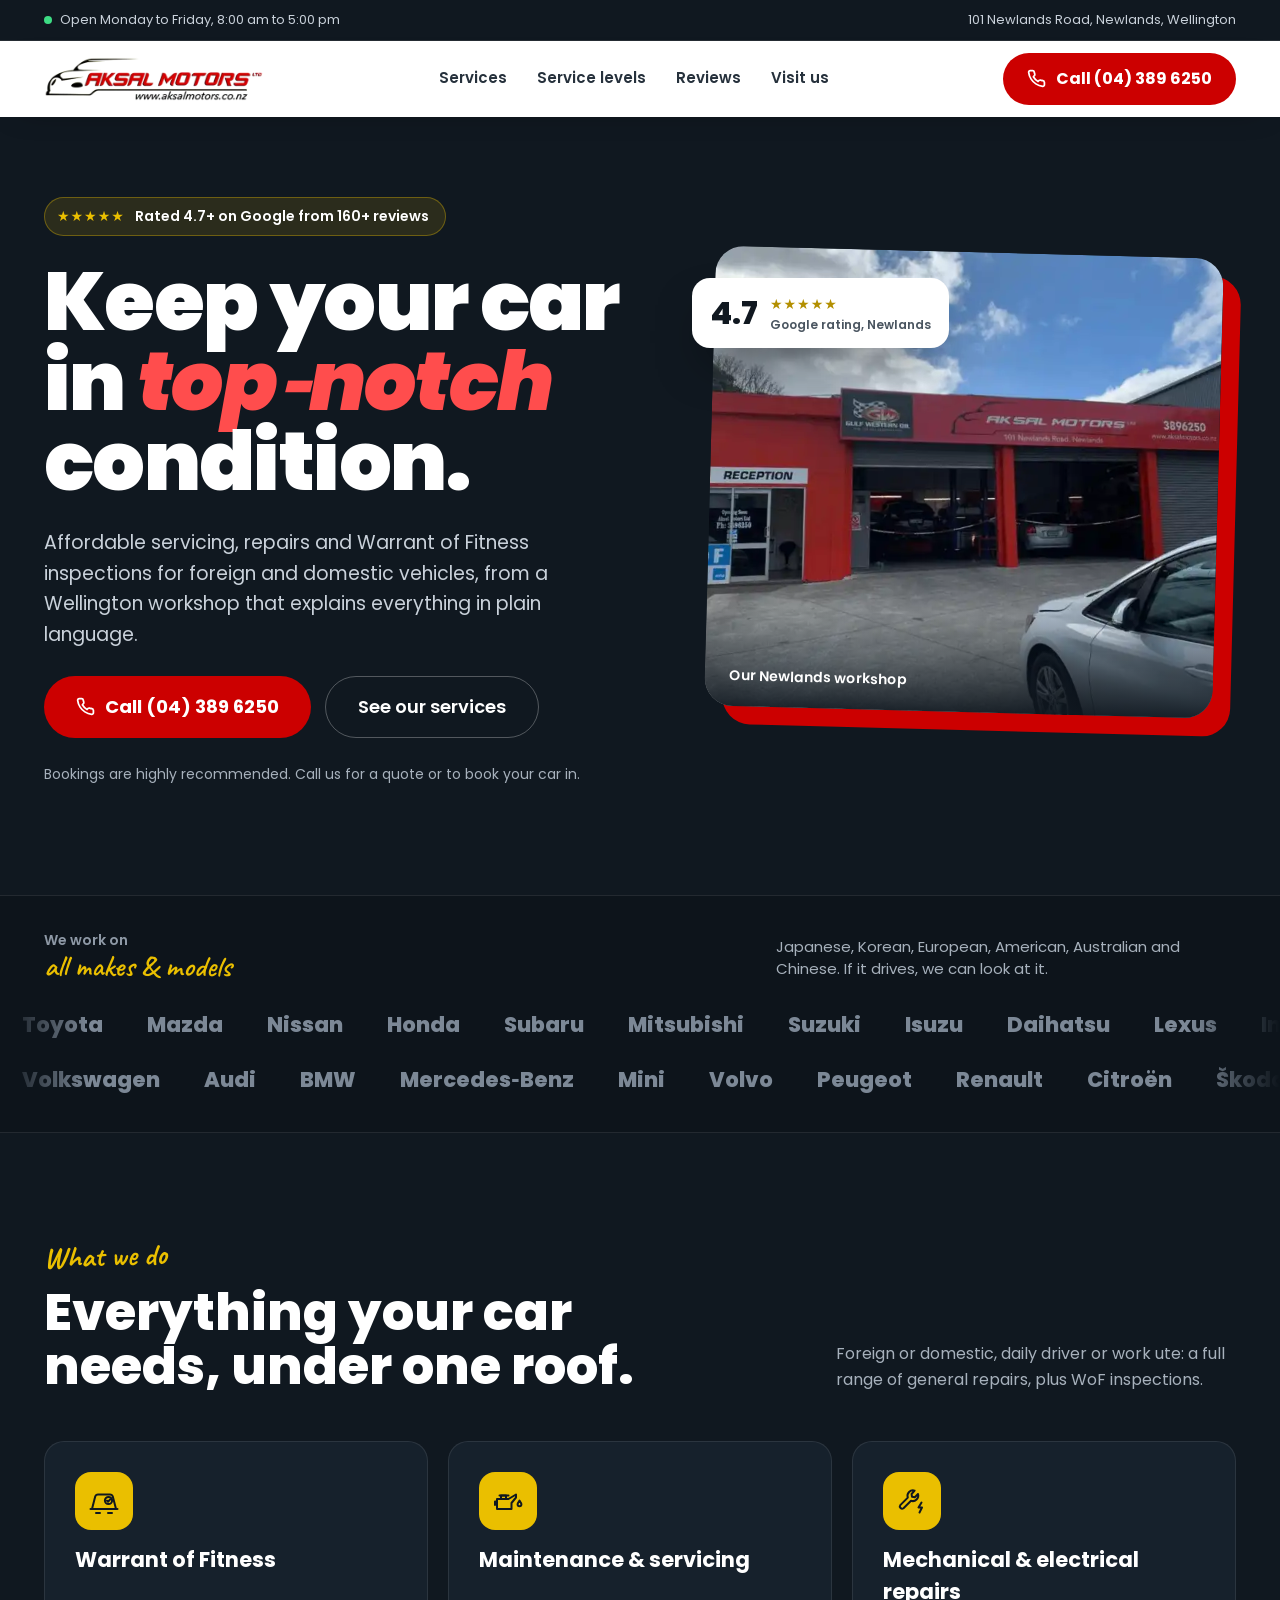
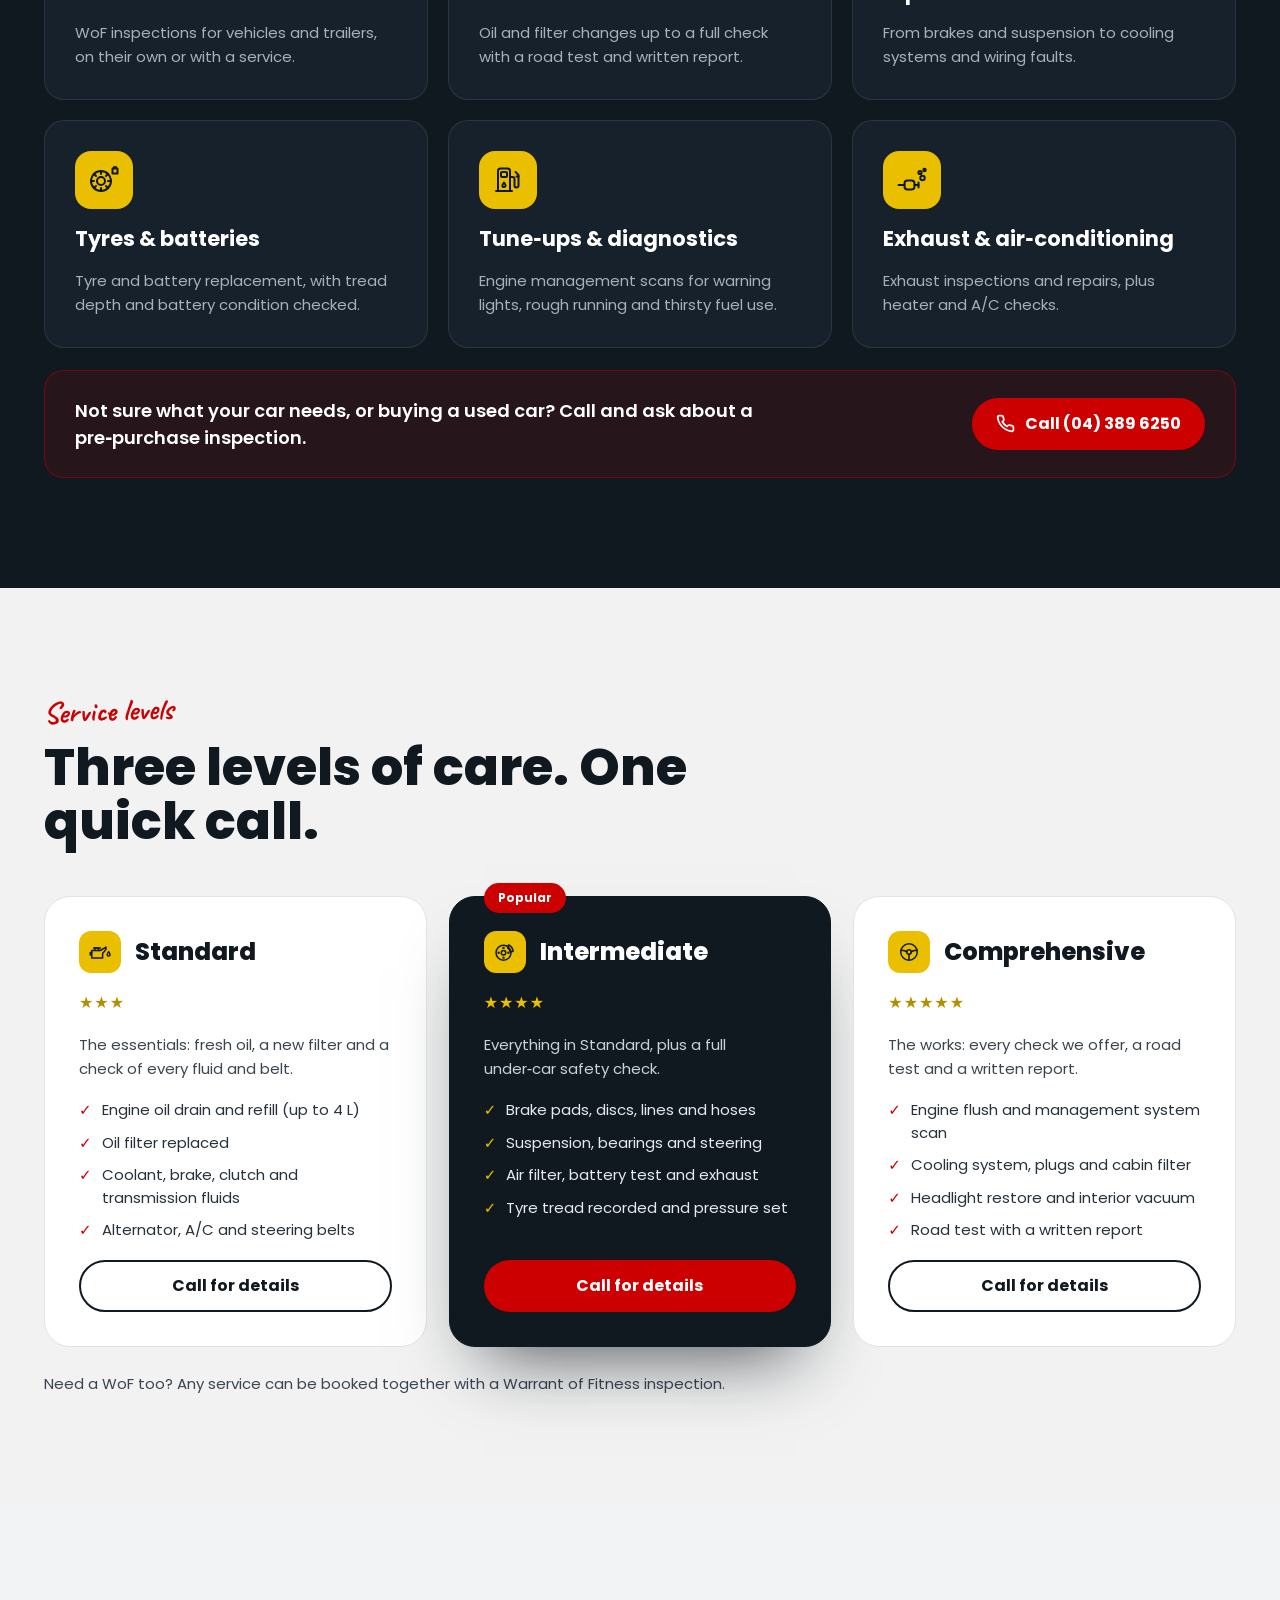
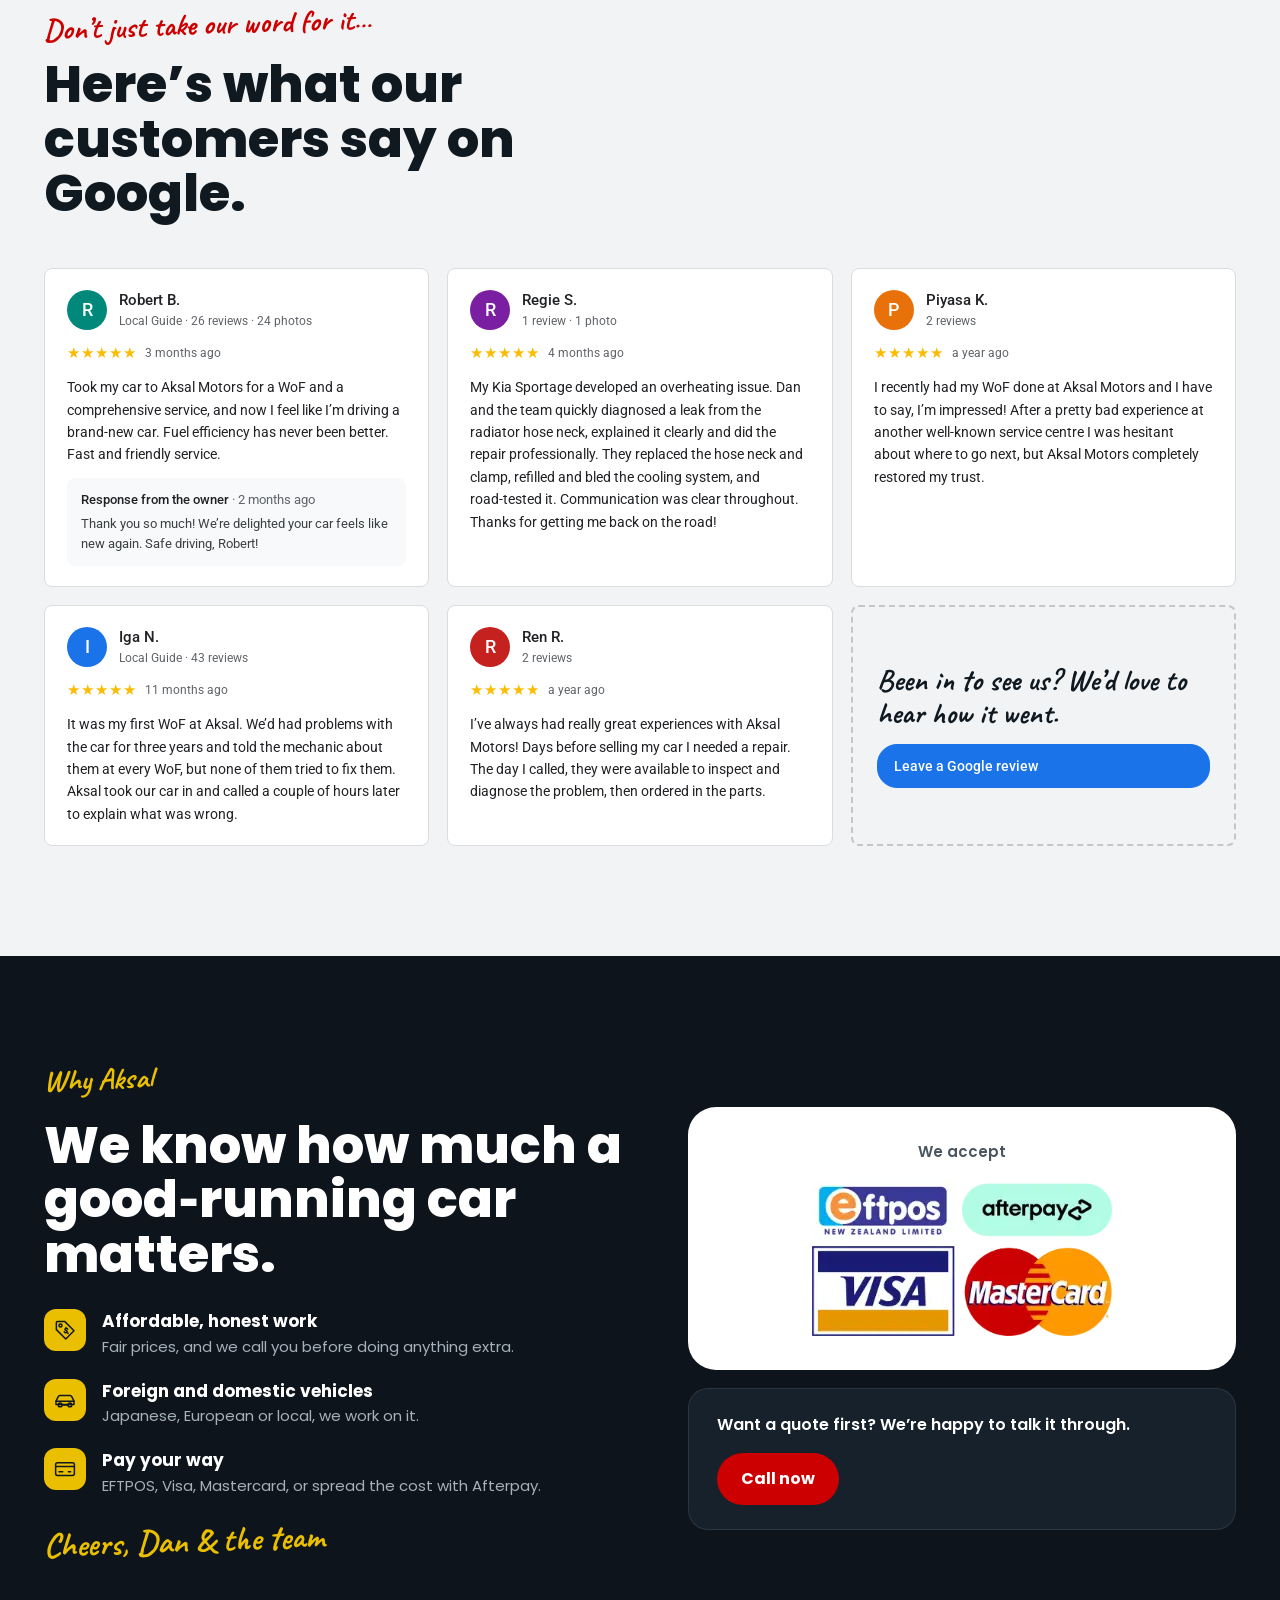
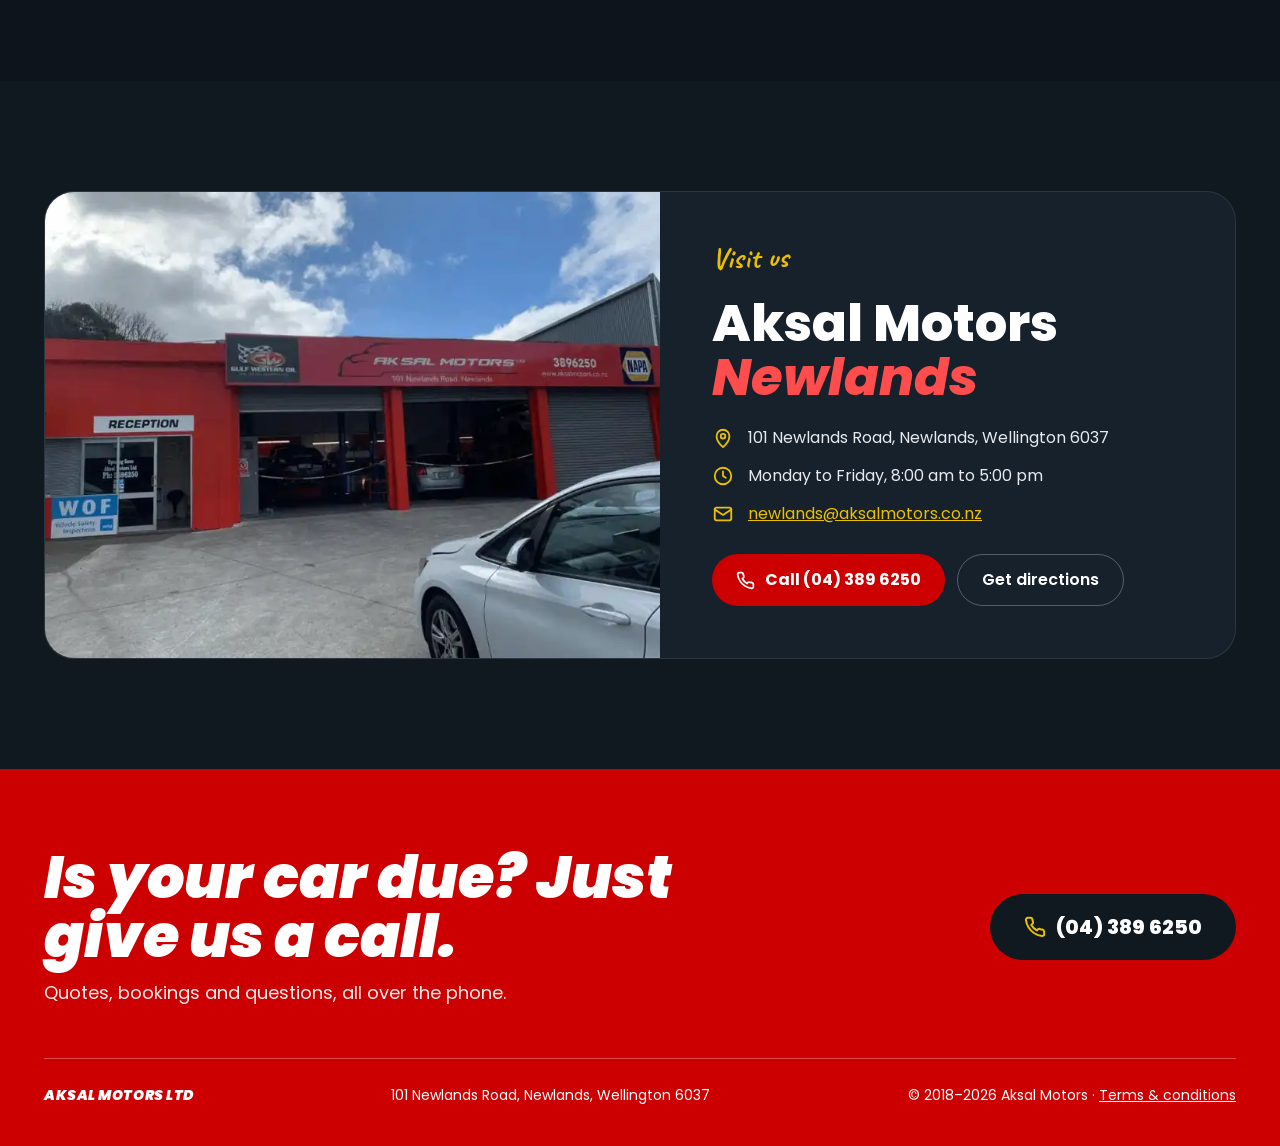
==== commit 978f3031: "Add logo intro, more car brands, aligned cards, smarter call bar - Logo intro: the car races in with" ====
--- a/index.html
+++ b/index.html
@@ -6,16 +6,20 @@
 <title>Aksal Motors | Mechanic, Servicing &amp; WoF in Newlands, Wellington</title>
 <meta name="description" content="Affordable car servicing, repairs and Warrant of Fitness inspections for foreign and domestic vehicles at 101 Newlands Road, Wellington. Call (04) 389 6250.">
 <meta name="theme-color" content="#101820">
-<script>document.documentElement.classList.add('js')</script>
+<script>
+(function(d){d.classList.add('js');try{var m=window.matchMedia&&matchMedia('(prefers-reduced-motion: reduce)').matches;if(!m&&!sessionStorage.getItem('amIntro')){d.classList.add('intro-on');sessionStorage.setItem('amIntro','1')}}catch(e){}})(document.documentElement);
+</script>
 <link rel="icon" href="assets/img/favicon.svg" type="image/svg+xml">
 <meta property="og:title" content="Aksal Motors, Newlands">
 <meta property="og:description" content="Servicing, repairs and WoF inspections in Newlands, Wellington. Call (04) 389 6250.">
 <meta property="og:image" content="assets/img/newlands.webp">
 <meta property="og:type" content="website">
+<link rel="preload" href="assets/img/logo-car.webp" as="image">
+<link rel="preload" href="assets/img/logo-name.webp" as="image">
 <link rel="preconnect" href="https://fonts.googleapis.com">
 <link rel="preconnect" href="https://fonts.gstatic.com" crossorigin>
 <link href="https://fonts.googleapis.com/css2?family=Poppins:ital,wght@0,400;0,500;0,600;0,700;0,800;0,900;1,800;1,900&amp;family=Roboto:wght@400;500&amp;family=Caveat:wght@700&amp;display=swap" rel="stylesheet">
-<link rel="stylesheet" href="assets/css/styles.css?v=2">
+<link rel="stylesheet" href="assets/css/styles.css?v=3">
 <script type="application/ld+json">
 {
   "@context": "https://schema.org",
@@ -44,6 +48,14 @@
 </script>
 </head>
 <body>
+<div class="intro" id="intro" aria-hidden="true">
+  <div class="intro-stage">
+    <span class="intro-lines"><i></i><i></i><i></i></span>
+    <img class="intro-car" src="assets/img/logo-car.webp" alt="" width="1024" height="205">
+    <img class="intro-name" src="assets/img/logo-name.webp" alt="" width="1024" height="205">
+  </div>
+  <span class="intro-hint">Tap to skip</span>
+</div>
 <!-- Icon set: original line icons drawn for Aksal Motors -->
 <svg width="0" height="0" style="position:absolute" aria-hidden="true">
   <defs>
@@ -134,20 +146,20 @@
           <strong>4.7</strong>
           <span><span class="stars" aria-hidden="true">★★★★★</span><small>Google rating, Newlands</small></span>
         </div>
-        <div class="float-card float-wof">
-          <span class="tile tile-sm"><svg class="icon" aria-hidden="true"><use href="#i-wof"/></svg></span>
-          <span><strong>WoF inspections</strong><small>Cars and trailers</small></span>
-        </div>
-      </div>
-    </div>
-  </section>
-
-  <section class="makes" aria-label="Car makes we work on">
-    <div class="wrap">
-      <div class="makes-label"><span>We work on</span><span class="hand">all makes &amp; models</span></div>
-      <ul>
-        <li>Toyota</li><li>Mazda</li><li>Nissan</li><li>Honda</li><li>Subaru</li><li>Mitsubishi</li><li>Suzuki</li><li>Hyundai</li><li>Kia</li><li>Ford</li><li>Holden</li><li>Volkswagen</li>
-      </ul>
+      </div>
+    </div>
+  </section>
+
+  <section class="makes" aria-labelledby="makes-title">
+    <div class="wrap makes-head">
+      <p id="makes-title" class="makes-label"><span>We work on</span><span class="hand">all makes &amp; models</span></p>
+      <p class="makes-note">Japanese, Korean, European, American, Australian and Chinese. If it drives, we can look at it.</p>
+    </div>
+    <div class="marquee">
+      <div class="marquee-track"><ul><li>Toyota</li><li>Mazda</li><li>Nissan</li><li>Honda</li><li>Subaru</li><li>Mitsubishi</li><li>Suzuki</li><li>Isuzu</li><li>Daihatsu</li><li>Lexus</li><li>Infiniti</li><li>Acura</li><li>Hyundai</li><li>Kia</li><li>Genesis</li><li>SsangYong</li><li>KGM</li><li>Holden</li><li>HSV</li><li>Ford</li><li>Chevrolet</li><li>Jeep</li><li>Dodge</li><li>Chrysler</li><li>RAM</li><li>Cadillac</li><li>Tesla</li><li>Proton</li></ul><ul aria-hidden="true"><li>Toyota</li><li>Mazda</li><li>Nissan</li><li>Honda</li><li>Subaru</li><li>Mitsubishi</li><li>Suzuki</li><li>Isuzu</li><li>Daihatsu</li><li>Lexus</li><li>Infiniti</li><li>Acura</li><li>Hyundai</li><li>Kia</li><li>Genesis</li><li>SsangYong</li><li>KGM</li><li>Holden</li><li>HSV</li><li>Ford</li><li>Chevrolet</li><li>Jeep</li><li>Dodge</li><li>Chrysler</li><li>RAM</li><li>Cadillac</li><li>Tesla</li><li>Proton</li></ul></div>
+    </div>
+    <div class="marquee marquee-reverse">
+      <div class="marquee-track"><ul><li>Volkswagen</li><li>Audi</li><li>BMW</li><li>Mercedes‑Benz</li><li>Mini</li><li>Volvo</li><li>Peugeot</li><li>Renault</li><li>Citroën</li><li>Škoda</li><li>SEAT</li><li>Cupra</li><li>Opel</li><li>Fiat</li><li>Alfa Romeo</li><li>Jaguar</li><li>Land Rover</li><li>Porsche</li><li>Smart</li><li>Polestar</li><li>MG</li><li>LDV</li><li>GWM</li><li>Haval</li><li>BYD</li><li>Chery</li><li>Omoda</li><li>Geely</li><li>Mahindra</li><li>Tata</li><li>Foton</li></ul><ul aria-hidden="true"><li>Volkswagen</li><li>Audi</li><li>BMW</li><li>Mercedes‑Benz</li><li>Mini</li><li>Volvo</li><li>Peugeot</li><li>Renault</li><li>Citroën</li><li>Škoda</li><li>SEAT</li><li>Cupra</li><li>Opel</li><li>Fiat</li><li>Alfa Romeo</li><li>Jaguar</li><li>Land Rover</li><li>Porsche</li><li>Smart</li><li>Polestar</li><li>MG</li><li>LDV</li><li>GWM</li><li>Haval</li><li>BYD</li><li>Chery</li><li>Omoda</li><li>Geely</li><li>Mahindra</li><li>Tata</li><li>Foton</li></ul></div>
     </div>
   </section>
 
@@ -206,7 +218,6 @@
           <span class="kicker kicker-red">Service levels</span>
           <h2>Three levels of care. One quick call.</h2>
         </div>
-        <p>Every car is different, so we quote for yours. Call with your make and model and we’ll recommend the right service.</p>
       </div>
       <div class="levels-grid">
         <article class="level">
@@ -257,11 +268,6 @@
         <div>
           <span class="kicker kicker-red">Don’t just take our word for it…</span>
           <h2>Here’s what our customers say on Google.</h2>
-        </div>
-        <div class="g-summary">
-          <span class="score">4.7</span>
-          <span class="meta"><span class="g-stars" aria-label="4.7 out of 5 stars">★★★★★</span><small>63 reviews · Aksal Motors Newlands</small></span>
-          <a class="g-btn" href="https://www.google.com/maps/search/?api=1&amp;query=Aksal+Motors+Newlands">See all reviews</a>
         </div>
       </div>
       <div class="g-grid">
@@ -365,6 +371,6 @@
 
 <a class="call-bar" href="tel:+6443896250"><svg class="icon" aria-hidden="true"><use href="#i-phone"/></svg>Call (04) 389 6250</a>
 
-<script src="assets/js/main.js?v=2" defer></script>
+<script src="assets/js/main.js?v=3" defer></script>
 </body>
 </html>
--- a/assets/css/styles.css
+++ b/assets/css/styles.css
@@ -85,7 +85,7 @@
 .site-header .wrap { display: flex; align-items: center; justify-content: space-between; gap: 16px; padding-top: 12px; padding-bottom: 12px; }
 .logo img { width: 220px; height: auto; }
 .nav { display: flex; gap: 30px; font-size: 15px; font-weight: 600; }
-.nav a { color: #26313c; text-decoration: none; }
+.nav a { display: inline-flex; align-items: center; min-height: 44px; color: #26313c; text-decoration: none; }
 .nav a:hover { color: var(--red); }
 .header-actions { display: flex; align-items: center; gap: 10px; }
 .menu-btn {
@@ -118,9 +118,6 @@
 .float-rating strong { font-size: 32px; font-weight: 800; line-height: 1; }
 .float-rating small { display: block; font-size: 12px; color: #4a5560; font-weight: 600; }
 .float-rating .stars { color: var(--gold-dark); font-size: 14px; }
-.float-wof { right: -4px; bottom: -6px; background: #1b2632; border: 1px solid rgba(234, 191, 0, .4); }
-.float-wof strong { display: block; font-size: 14px; }
-.float-wof small { display: block; font-size: 12px; color: var(--muted-on-dark); }
 
 /* Yellow icon tile */
 .tile { display: inline-flex; align-items: center; justify-content: center; width: 58px; height: 58px; border-radius: 16px; background: var(--gold); color: var(--navy); flex: 0 0 auto; }
@@ -128,13 +125,21 @@
 .tile-sm { width: 42px; height: 42px; border-radius: 12px; }
 .tile-sm .icon { width: 24px; height: 24px; }
 
-/* Makes row */
-.makes { background: var(--navy-3); border-top: 1px solid var(--line-dark); border-bottom: 1px solid var(--line-dark); }
-.makes .wrap { display: flex; flex-wrap: wrap; align-items: center; gap: 18px 40px; padding-top: 32px; padding-bottom: 32px; }
-.makes-label { flex: 0 0 auto; }
+/* Makes: two scrolling rows of brands */
+.makes { background: var(--navy-3); border-top: 1px solid var(--line-dark); border-bottom: 1px solid var(--line-dark); padding: 34px 0 30px; overflow: hidden; }
+.makes-head { display: flex; flex-wrap: wrap; align-items: flex-end; justify-content: space-between; gap: 10px 40px; margin-bottom: 22px; }
+.makes-label { margin: 0; }
 .makes-label span { display: block; font-size: 14px; font-weight: 600; color: #8e99a6; }
-.makes-label .hand { font-size: 28px; color: var(--gold); line-height: 1; }
-.makes ul { flex: 1 1 600px; min-width: 0; margin: 0; padding: 0; list-style: none; display: grid; grid-template-columns: repeat(6, minmax(0, 1fr)); gap: 12px 24px; font-size: 21px; font-weight: 800; color: #7c8896; }
+.makes-label .hand { font-size: 30px; color: var(--gold); line-height: 1; }
+.makes-note { max-width: 460px; font-size: 15px; color: var(--muted-on-dark); }
+.marquee { overflow: hidden; -webkit-mask-image: linear-gradient(90deg, transparent, #000 7%, #000 93%, transparent); mask-image: linear-gradient(90deg, transparent, #000 7%, #000 93%, transparent); }
+.marquee + .marquee { margin-top: 12px; }
+.marquee-track { display: flex; width: max-content; animation: marquee 70s linear infinite; }
+.marquee-reverse .marquee-track { animation-direction: reverse; animation-duration: 80s; }
+.marquee:hover .marquee-track { animation-play-state: paused; }
+.marquee ul { display: flex; flex: 0 0 auto; margin: 0; padding: 0; list-style: none; }
+.marquee li { padding: 6px 22px; font-size: 21px; font-weight: 800; color: #7c8896; white-space: nowrap; }
+@keyframes marquee { to { transform: translateX(-50%); } }
 
 .hand { font-family: var(--hand); font-weight: 700; }
 .kicker { font-family: var(--hand); font-weight: 700; font-size: 30px; line-height: 1; color: var(--gold); display: inline-block; transform: rotate(-2deg); transform-origin: left; }
@@ -149,7 +154,10 @@
 
 /* Services */
 .services-grid { display: grid; grid-template-columns: repeat(3, minmax(0, 1fr)); gap: 20px; }
-.service { padding: 30px; border-radius: var(--radius-md); background: var(--navy-2); border: 1px solid var(--line-dark); display: flex; flex-direction: column; gap: 14px; }
+.service { padding: 30px; border-radius: var(--radius-md); background: var(--navy-2); border: 1px solid var(--line-dark); display: grid; grid-template-rows: auto auto 1fr; align-content: start; gap: 14px; }
+@supports (grid-template-rows: subgrid) {
+  .service { grid-row: span 3; grid-template-rows: subgrid; }
+}
 .service h3 { font-size: 21px; font-weight: 700; }
 .service p { font-size: 15px; line-height: 1.6; color: var(--muted-on-dark); }
 .callout { margin-top: 22px; display: flex; flex-wrap: wrap; align-items: center; justify-content: space-between; gap: 18px; padding: 26px 30px; border-radius: var(--radius-md); background: rgba(204, 0, 0, .12); border: 1px solid rgba(204, 0, 0, .45); }
@@ -159,7 +167,11 @@
 .levels { background: var(--paper); color: var(--ink); }
 .levels .section-head p { color: #3a4550; }
 .levels-grid { display: grid; grid-template-columns: repeat(3, minmax(0, 1fr)); gap: 22px; align-items: stretch; }
-.level { position: relative; padding: 34px; border-radius: var(--radius-lg); background: #fff; border: 1px solid #e1e3e6; display: flex; flex-direction: column; gap: 18px; }
+.level { position: relative; padding: 34px; border-radius: var(--radius-lg); background: #fff; border: 1px solid #e1e3e6; display: grid; grid-template-rows: auto auto auto 1fr auto; gap: 18px; }
+@supports (grid-template-rows: subgrid) {
+  .levels-grid { row-gap: 22px; }
+  .level { grid-row: span 5; grid-template-rows: subgrid; }
+}
 .level-top { display: flex; align-items: center; gap: 14px; }
 .level h3 { font-size: 24px; font-weight: 800; }
 .level .stars { color: var(--gold-dark); font-size: 16px; }
@@ -167,7 +179,7 @@
 .level ul { margin: 0; padding: 0; list-style: none; display: flex; flex-direction: column; gap: 10px; font-size: 15px; color: #26313c; }
 .level li { display: flex; gap: 10px; }
 .level li::before { content: '✓'; color: var(--red); font-weight: 800; }
-.level .btn { margin-top: auto; }
+.level .btn { align-self: end; }
 .level-featured { background: var(--navy); color: #fff; border-color: var(--navy); box-shadow: 0 40px 70px -34px rgba(16, 24, 32, .75); }
 .level-featured > p { color: var(--body-on-dark); }
 .level-featured ul { color: #e6eaee; }
@@ -188,19 +200,19 @@
 .g-btn:hover { background: #f8fbff; color: var(--g-blue); }
 .g-btn-solid { background: var(--g-blue); border-color: var(--g-blue); color: #fff; min-height: 44px; }
 .g-btn-solid:hover { background: #1765cc; color: #fff; }
-.g-grid { columns: 3 320px; column-gap: 18px; font-family: var(--google); }
-.g-card { break-inside: avoid; margin: 0 0 18px; background: #fff; border: 1px solid var(--g-line); border-radius: 8px; padding: 20px 22px; display: flex; flex-direction: column; gap: 12px; }
+.g-grid { display: grid; grid-template-columns: repeat(3, minmax(0, 1fr)); gap: 18px; align-items: stretch; font-family: var(--google); }
+.g-card { margin: 0; background: #fff; border: 1px solid var(--g-line); border-radius: 8px; padding: 20px 22px; display: flex; flex-direction: column; gap: 12px; }
 .g-head { display: flex; gap: 12px; align-items: center; }
 .g-avatar { display: flex; flex: 0 0 auto; width: 40px; height: 40px; border-radius: 50%; color: #fff; align-items: center; justify-content: center; font-size: 18px; font-weight: 500; }
 .g-name { display: block; font-size: 15px; font-weight: 500; color: var(--g-text); }
 .g-sub { display: block; font-size: 12px; color: var(--g-meta); }
 .g-rating { display: flex; align-items: center; gap: 8px; font-size: 12px; color: var(--g-meta); }
 .g-rating .g-stars { font-size: 15px; }
-.g-card blockquote { margin: 0; font-size: 14px; line-height: 1.6; color: var(--g-text); }
-.g-reply { padding: 12px 14px; border-radius: 8px; background: #f8f9fa; display: flex; flex-direction: column; gap: 4px; font-size: 13px; line-height: 1.55; color: #3c4043; }
+.g-card blockquote { flex: 1 1 auto; margin: 0; font-size: 14px; line-height: 1.6; color: var(--g-text); }
+.g-reply { margin-top: auto; padding: 12px 14px; border-radius: 8px; background: #f8f9fa; display: flex; flex-direction: column; gap: 4px; font-size: 13px; line-height: 1.55; color: #3c4043; }
 .g-reply b { font-weight: 500; color: var(--g-text); }
 .g-reply b span { font-weight: 400; color: var(--g-meta); }
-.g-invite { break-inside: avoid; margin: 0 0 18px; padding: 24px; border-radius: 8px; border: 2px dashed #c4c7c5; display: flex; flex-direction: column; gap: 14px; }
+.g-invite { margin: 0; padding: 24px; justify-content: center; min-height: 220px; border-radius: 8px; border: 2px dashed #c4c7c5; display: flex; flex-direction: column; gap: 14px; }
 .g-invite p { font-family: var(--hand); font-weight: 700; font-size: 30px; line-height: 1.1; color: var(--ink); }
 
 /* Why us */
@@ -247,8 +259,9 @@
 /* ---------- Responsive ---------- */
 @media (max-width: 1024px) {
   .services-grid { grid-template-columns: repeat(2, minmax(0, 1fr)); }
-  .levels-grid { grid-template-columns: 1fr; max-width: 620px; }
-  .makes ul { grid-template-columns: repeat(4, minmax(0, 1fr)); }
+  .g-grid { grid-template-columns: repeat(2, minmax(0, 1fr)); }
+  .level { grid-row: auto; grid-template-rows: auto auto auto 1fr auto; }
+  .levels-grid { grid-template-columns: minmax(0, 1fr); max-width: 620px; }
 }
 
 @media (max-width: 900px) {
@@ -278,13 +291,15 @@
   .photo-frame img { height: 280px; }
   .float-rating { left: 10px; top: 12px; padding: 10px 14px; }
   .float-rating strong { font-size: 24px; }
-  .float-wof { display: none; }
-  .makes .wrap { padding-top: 26px; padding-bottom: 26px; }
-  .makes ul { grid-template-columns: repeat(3, minmax(0, 1fr)); gap: 10px 16px; font-size: 17px; }
+  .makes { padding: 26px 0 22px; }
+  .makes-label .hand { font-size: 26px; }
+  .makes-note { font-size: 14px; }
+  .marquee li { padding: 4px 14px; font-size: 17px; }
+  .g-grid { grid-template-columns: 1fr; }
   .section { padding: 72px 0; }
   .section-head { margin-bottom: 32px; }
   .services-grid { grid-template-columns: 1fr; gap: 14px; }
-  .service { flex-direction: row; flex-wrap: wrap; align-items: center; padding: 22px; gap: 12px 16px; }
+  .service { display: flex; grid-row: auto; flex-direction: row; flex-wrap: wrap; align-items: center; padding: 22px; gap: 12px 16px; }
   .service .tile { width: 52px; height: 52px; }
   .service h3 { flex: 1 1 0; font-size: 19px; }
   .service p { flex: 1 1 100%; }
@@ -292,15 +307,13 @@
   .callout p { font-size: 16px; }
   .callout .btn { width: 100%; }
   .level { padding: 28px 24px; }
-  .g-summary { width: 100%; }
-  .g-summary .g-btn { width: 100%; justify-content: center; }
   .why .wrap { gap: 40px; }
   .pay-card { padding: 26px; }
   .quote-card .btn { width: 100%; }
   .visit-photo { min-height: 240px; flex-basis: 100%; }
   .visit-info { padding: 30px 22px; }
   .visit-ctas .btn { width: 100%; }
-  .footer { padding: 60px 0 110px; }
+  .footer { padding: 60px 0 40px; }
   .footer-cta .btn { width: 100%; min-height: 60px; font-size: 18px; }
   .footer-base { flex-direction: column; }
 
@@ -319,6 +332,49 @@
 
 @media (prefers-reduced-motion: reduce) {
   html { scroll-behavior: auto; }
+  .marquee { -webkit-mask-image: none; mask-image: none; }
+  .marquee-track { animation: none; width: auto; }
+  .marquee ul { flex-wrap: wrap; flex: 1 1 auto; }
+  .marquee ul[aria-hidden] { display: none; }
+  .marquee li { padding: 4px 18px 4px 0; }
   .ring { animation: none; }
   .btn, .btn:hover { transition: none; transform: none; }
 }
+
+/* ---------- Logo intro (plays once per visit) ---------- */
+.intro { display: none; }
+.intro-on body { overflow: hidden; }
+.intro-on .intro {
+  display: flex; position: fixed; inset: 0; z-index: 1000; align-items: center; justify-content: center;
+  background: #fff; cursor: pointer;
+  animation: introOut .6s cubic-bezier(.7, 0, .3, 1) 2.5s forwards;
+}
+.intro.is-leaving { animation: introOut .45s cubic-bezier(.7, 0, .3, 1) forwards; }
+.intro-stage { position: relative; width: min(720px, 84vw); aspect-ratio: 1024 / 205; }
+.intro-car, .intro-name { position: absolute; inset: 0; width: 100%; height: 100%; }
+.intro-car { animation: carIn .95s cubic-bezier(.16, .9, .3, 1.12) .15s both; }
+.intro-name { animation: nameIn .7s cubic-bezier(.3, .7, .2, 1) 1.05s both; }
+.intro-lines { position: absolute; left: -40%; top: 18%; width: 60%; height: 64%; pointer-events: none; }
+.intro-lines i { position: absolute; left: 0; height: 4px; border-radius: 4px; background: linear-gradient(90deg, rgba(204,0,0,0), var(--red)); transform-origin: right center; animation: lineStreak .9s cubic-bezier(.2, .8, .3, 1) .2s both; }
+.intro-lines i:nth-child(1) { top: 8%; width: 70%; }
+.intro-lines i:nth-child(2) { top: 46%; width: 100%; animation-delay: .27s; height: 5px; }
+.intro-lines i:nth-child(3) { top: 84%; width: 55%; animation-delay: .34s; }
+.intro-hint { position: absolute; bottom: 28px; left: 0; right: 0; text-align: center; font-size: 13px; color: #8a949e; animation: fadeIn .4s ease 1.2s both; }
+@keyframes carIn {
+  0% { transform: translateX(-120vw) skewX(-14deg); filter: blur(6px); opacity: 0; }
+  20% { opacity: 1; }
+  78% { transform: translateX(2.5%) skewX(4deg); filter: blur(0); }
+  100% { transform: none; filter: none; opacity: 1; }
+}
+@keyframes nameIn {
+  0% { clip-path: inset(0 100% 0 0); transform: translateX(-14px); opacity: .4; }
+  100% { clip-path: inset(0 0 0 0); transform: none; opacity: 1; }
+}
+@keyframes lineStreak {
+  0% { transform: translateX(-60%) scaleX(.2); opacity: 0; }
+  35% { opacity: 1; }
+  100% { transform: translateX(55%) scaleX(1); opacity: 0; }
+}
+@keyframes fadeIn { from { opacity: 0; } to { opacity: 1; } }
+@keyframes introOut { to { transform: translateY(-100%); visibility: hidden; } }
+@media (prefers-reduced-motion: reduce) { .intro-on .intro { display: none; } .intro-on body { overflow: auto; } }
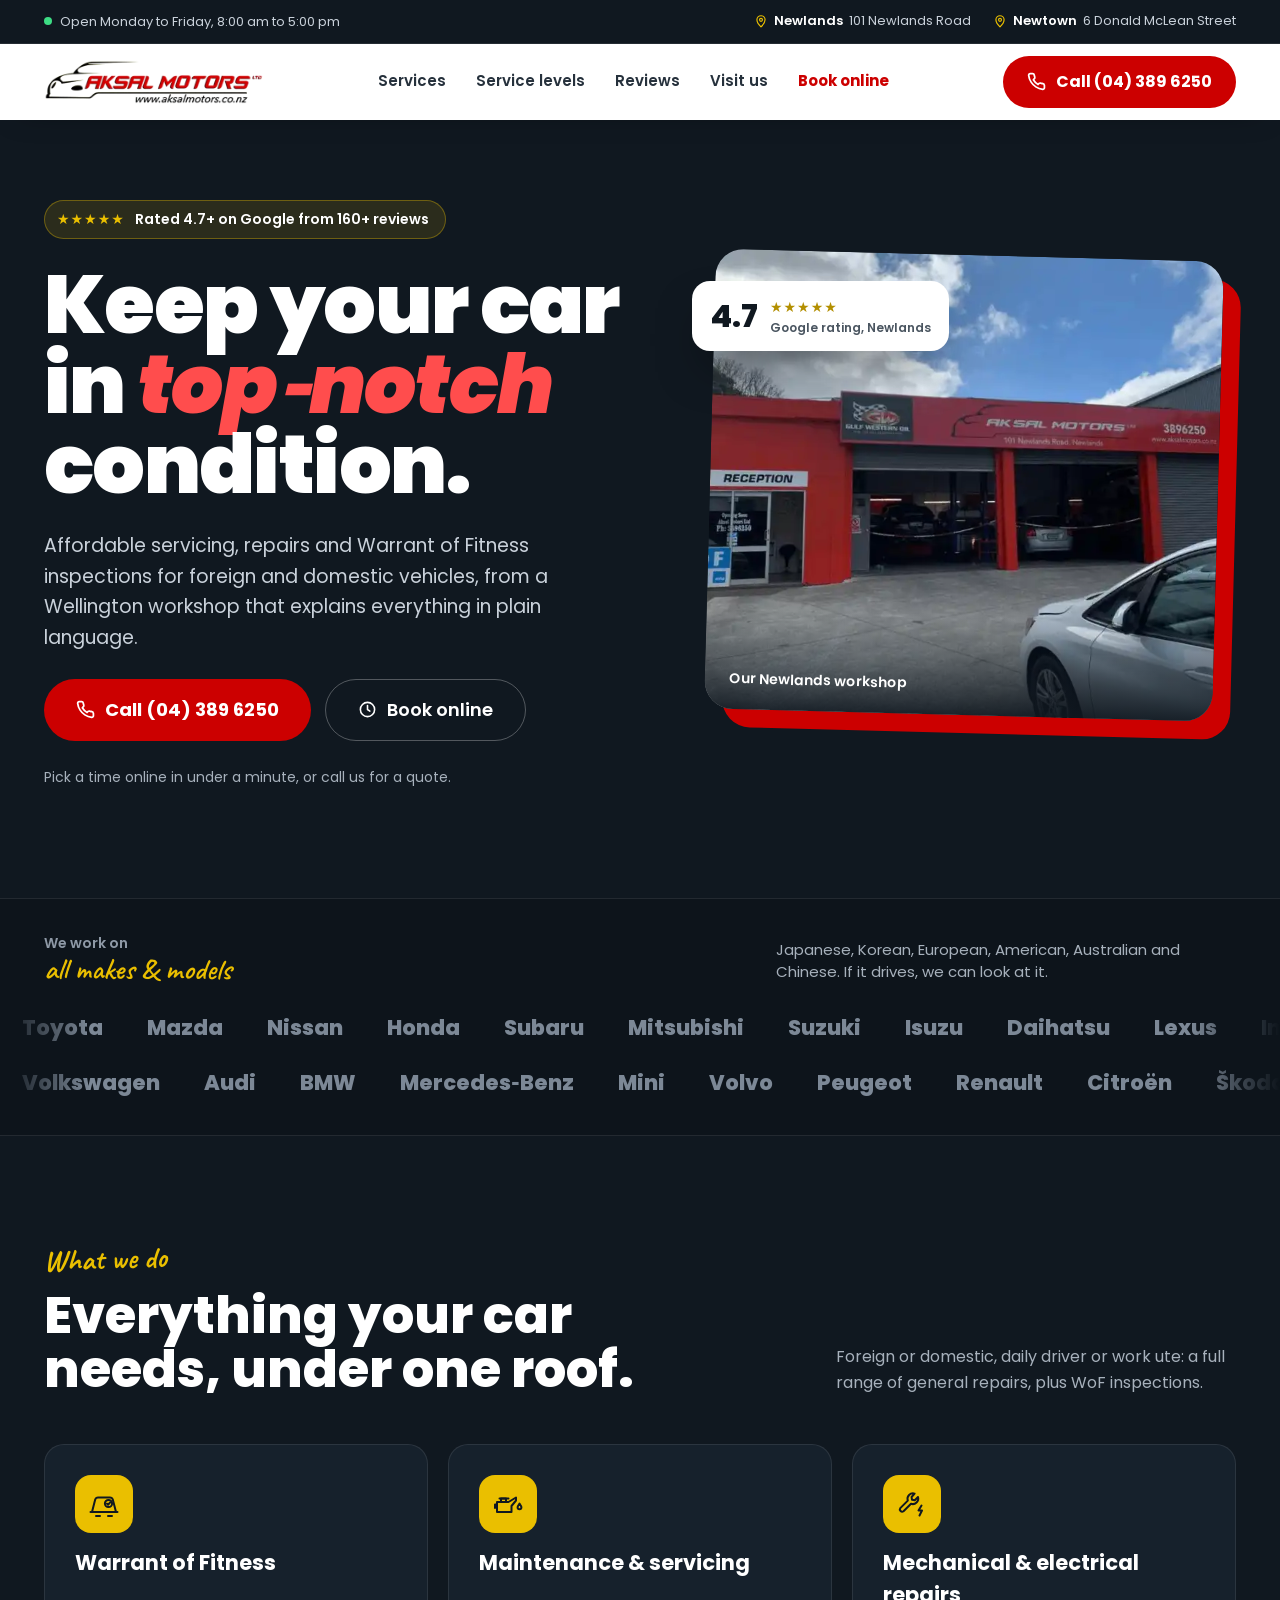
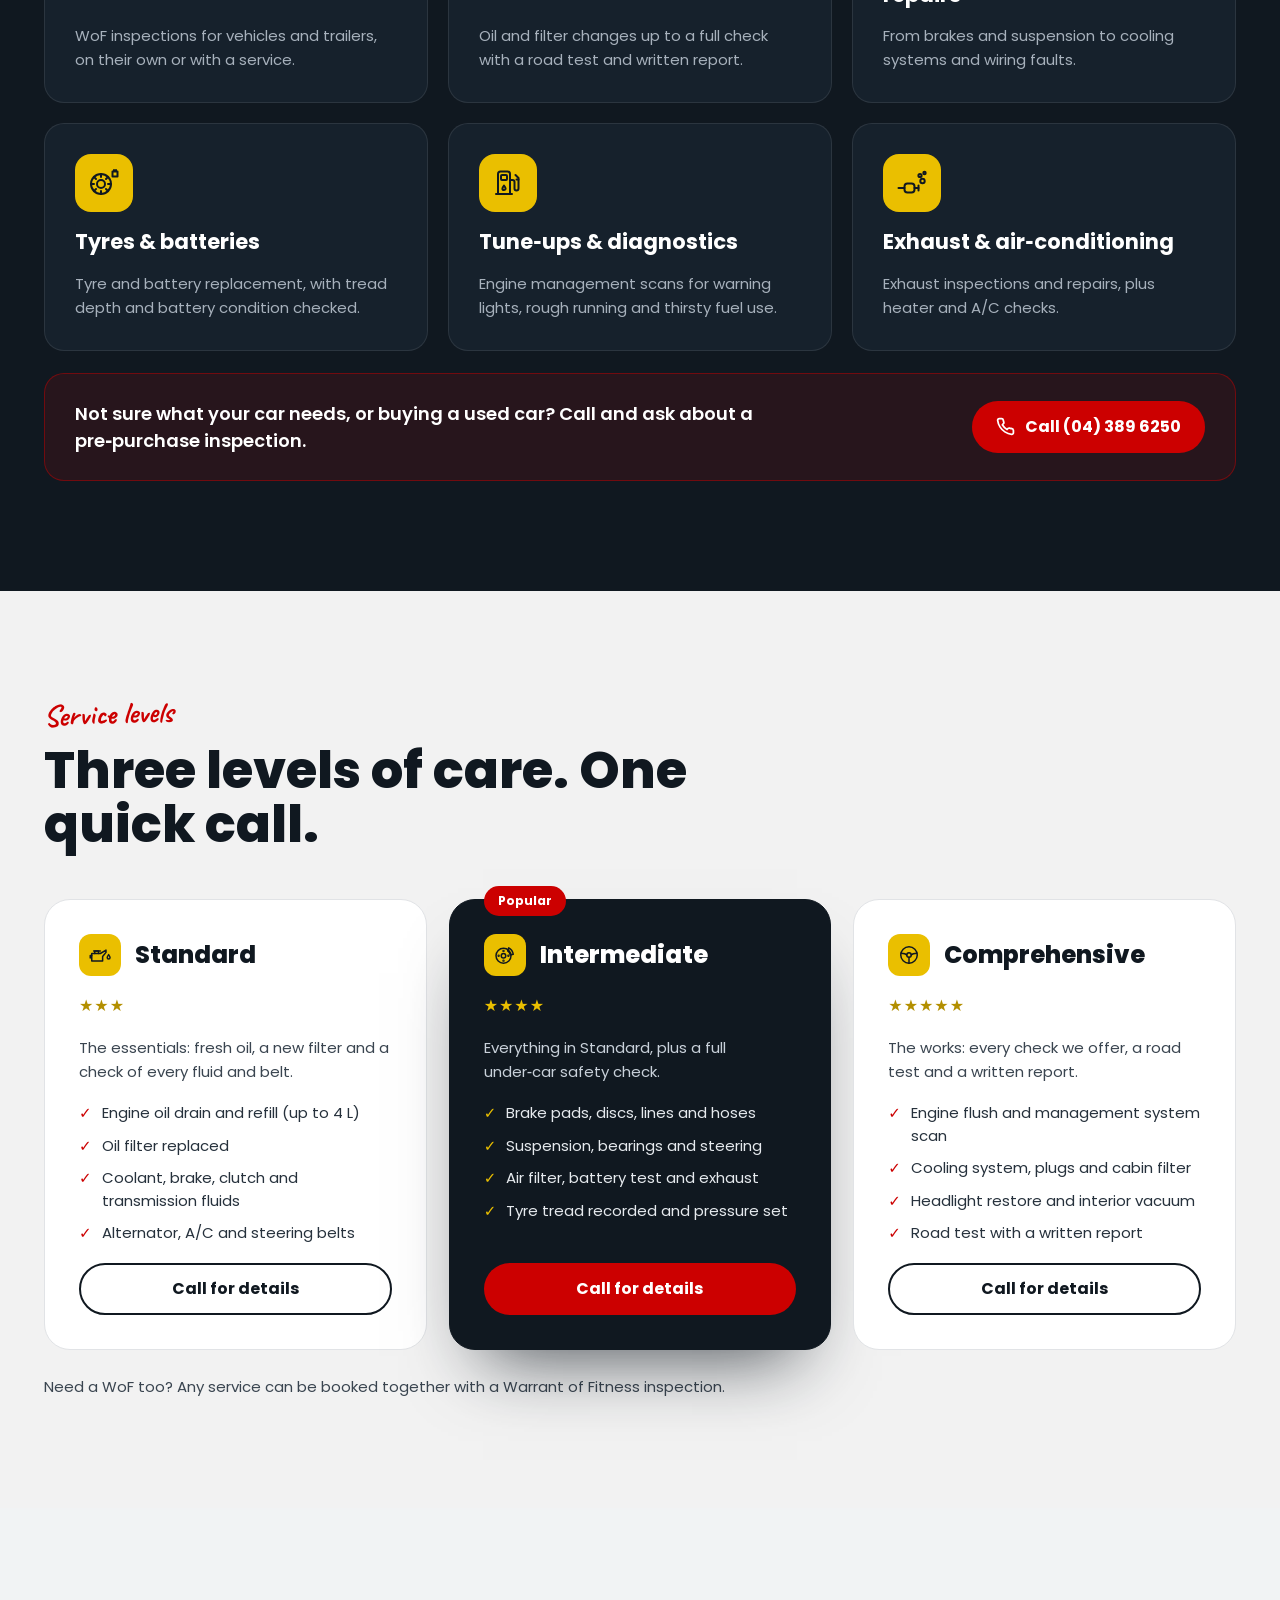
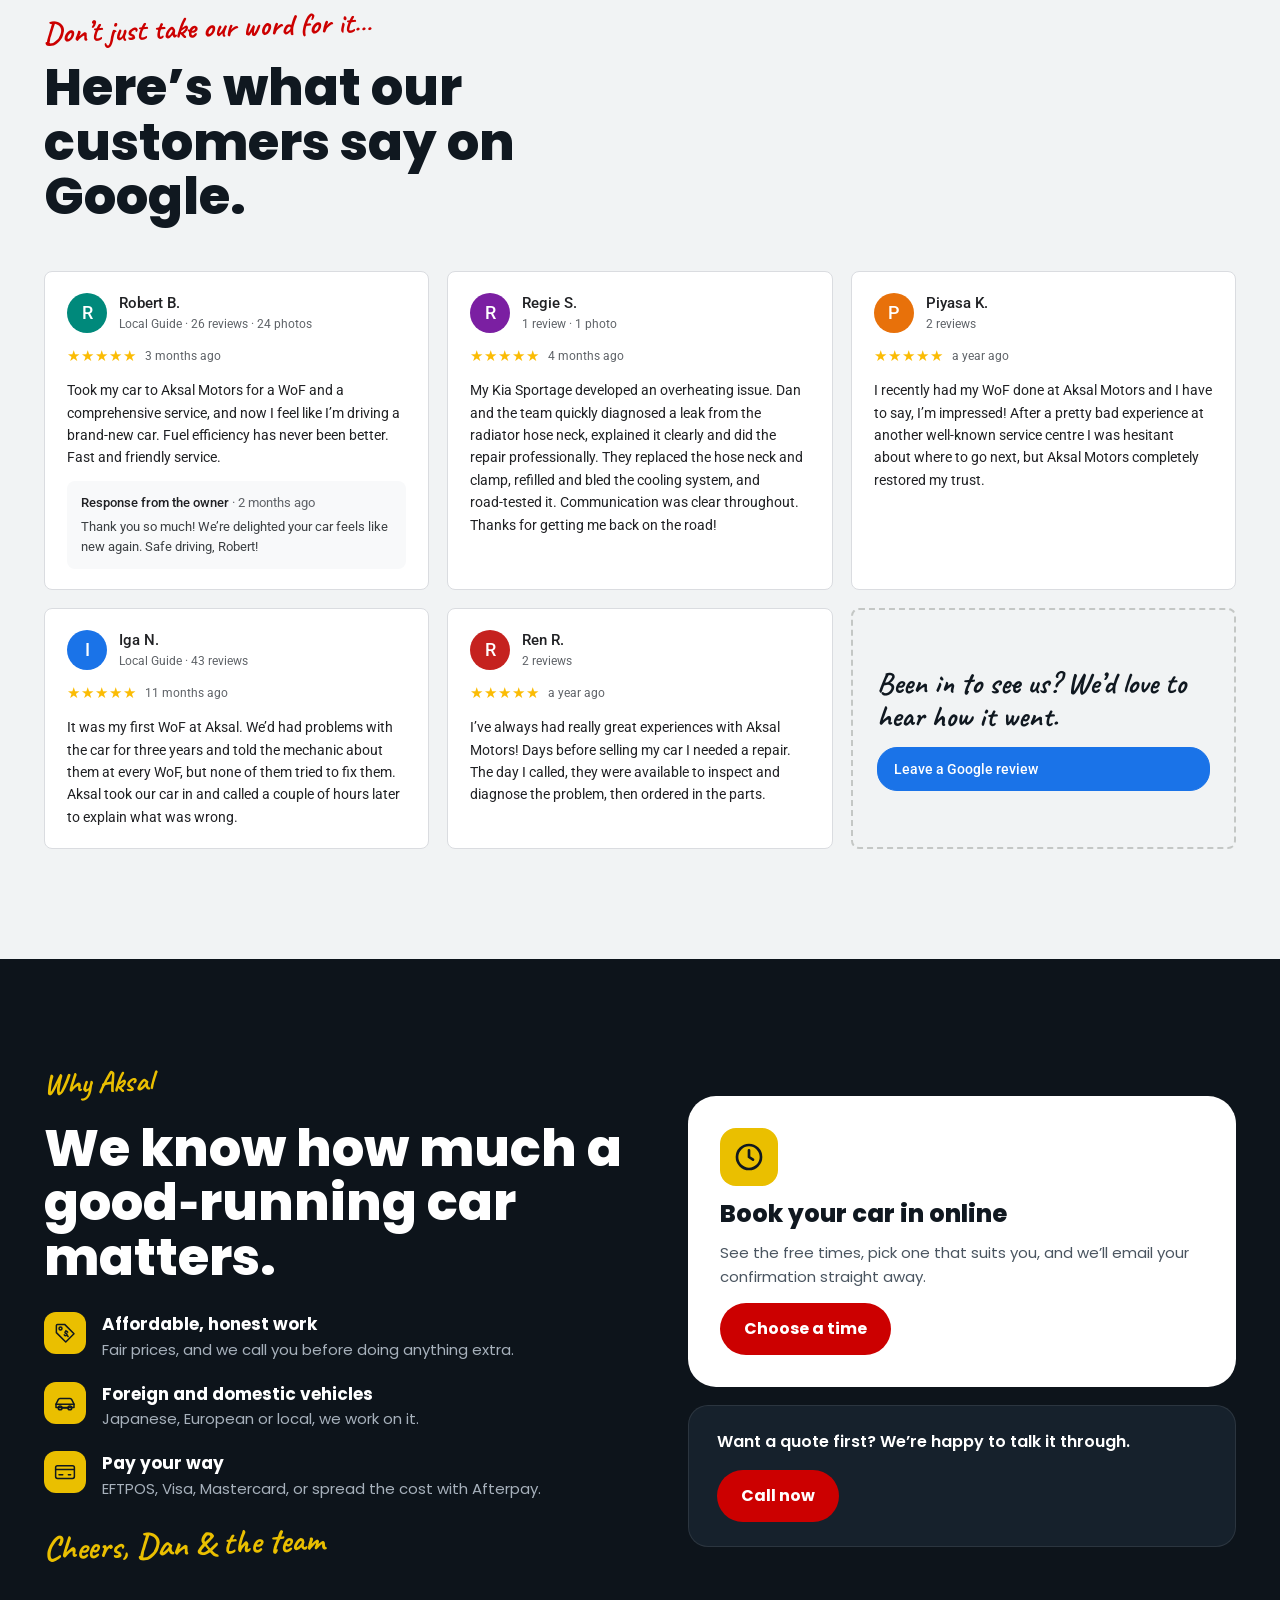
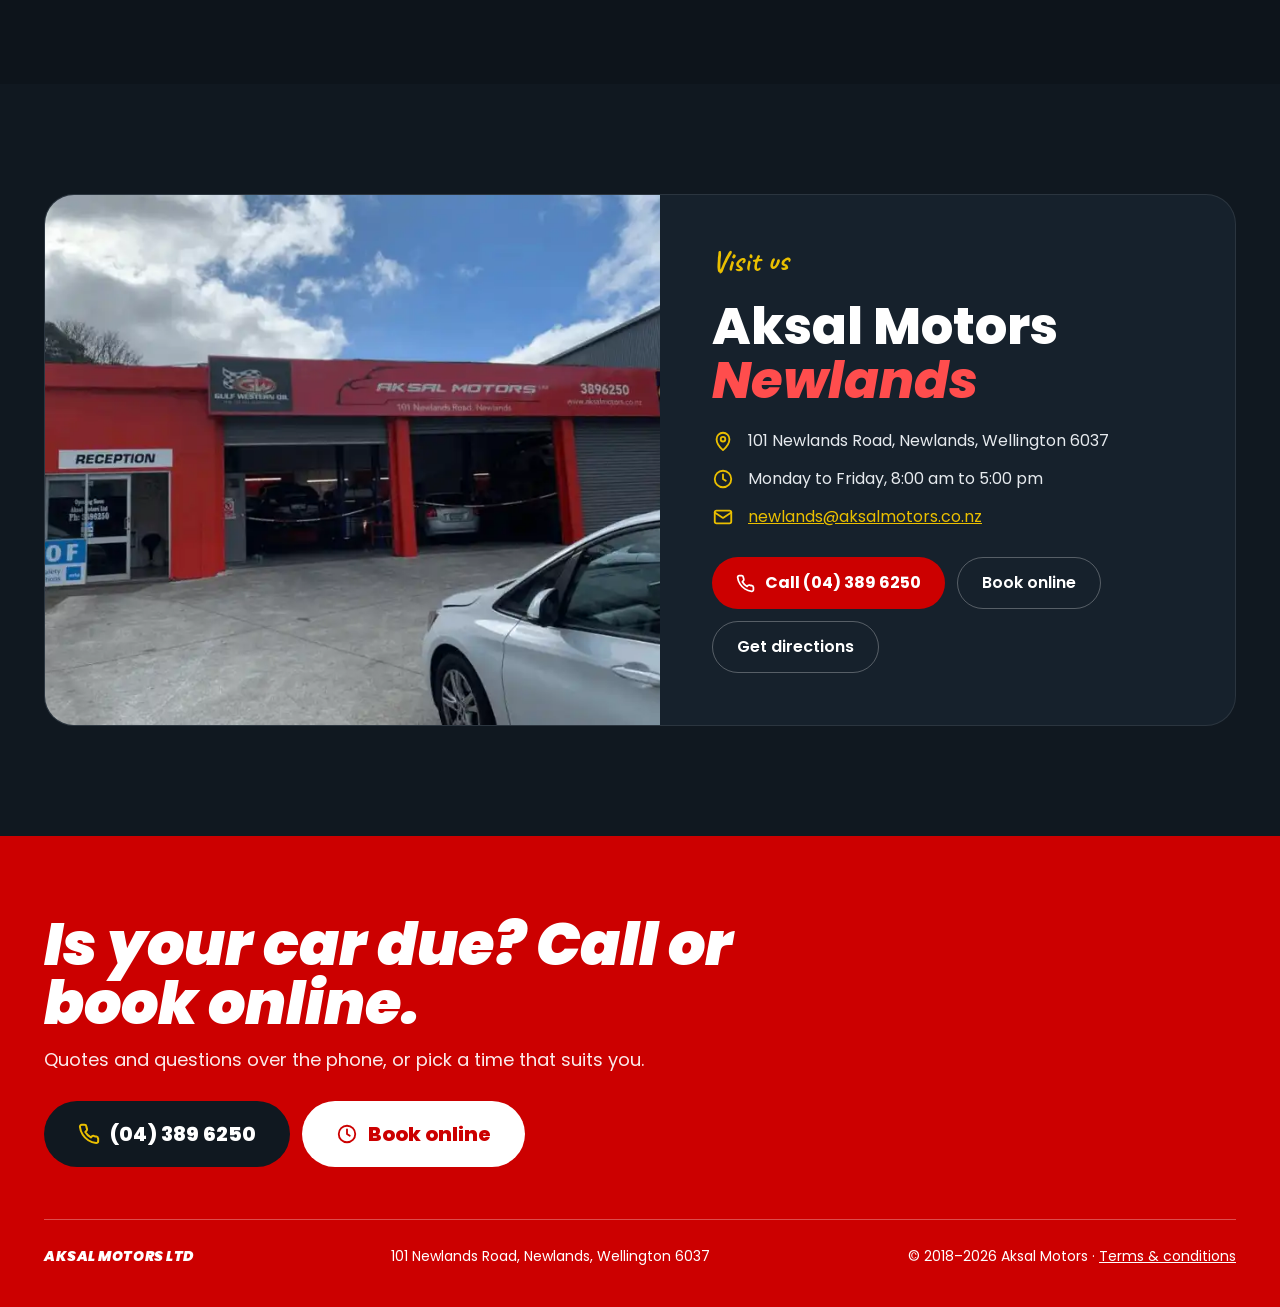
==== commit c1280488: "Add online booking, both locations, remove card logos - book.html: pick a service, day and NZ time; " ====
--- a/index.html
+++ b/index.html
@@ -14,12 +14,12 @@
 <meta property="og:description" content="Servicing, repairs and WoF inspections in Newlands, Wellington. Call (04) 389 6250.">
 <meta property="og:image" content="assets/img/newlands.webp">
 <meta property="og:type" content="website">
-<link rel="preload" href="assets/img/logo-car.webp" as="image">
-<link rel="preload" href="assets/img/logo-name.webp" as="image">
+<link rel="preload" href="assets/img/intro-car.webp" as="image">
+<link rel="preload" href="assets/img/intro-title.webp" as="image">
 <link rel="preconnect" href="https://fonts.googleapis.com">
 <link rel="preconnect" href="https://fonts.gstatic.com" crossorigin>
 <link href="https://fonts.googleapis.com/css2?family=Poppins:ital,wght@0,400;0,500;0,600;0,700;0,800;0,900;1,800;1,900&amp;family=Roboto:wght@400;500&amp;family=Caveat:wght@700&amp;display=swap" rel="stylesheet">
-<link rel="stylesheet" href="assets/css/styles.css?v=3">
+<link rel="stylesheet" href="assets/css/styles.css?v=6">
 <script type="application/ld+json">
 {
   "@context": "https://schema.org",
@@ -50,11 +50,17 @@
 <body>
 <div class="intro" id="intro" aria-hidden="true">
   <div class="intro-stage">
-    <span class="intro-lines"><i></i><i></i><i></i></span>
-    <img class="intro-car" src="assets/img/logo-car.webp" alt="" width="1024" height="205">
-    <img class="intro-name" src="assets/img/logo-name.webp" alt="" width="1024" height="205">
+    <svg class="intro-skids" viewBox="0 0 1024 205" preserveAspectRatio="none">
+      <path pathLength="1" d="M 597 168 L 149 168"/>
+      <path pathLength="1" d="M 623 179 L 171 179"/>
+    </svg>
+    <img class="intro-car" src="assets/img/intro-car.webp" alt="" width="431" height="174">
+    <img class="intro-line" src="assets/img/intro-line.webp" alt="" width="710" height="15">
+    <img class="intro-title" src="assets/img/intro-title.webp" alt="" width="825" height="70">
+    <img class="intro-url" src="assets/img/intro-url.webp" alt="" width="825" height="43">
+    <span class="intro-smoke" style="--x:31%;--y:78%;--t:.68s"></span>
+    <span class="intro-smoke" style="--x:36%;--y:76%;--t:.8s"></span>
   </div>
-  <span class="intro-hint">Tap to skip</span>
 </div>
 <!-- Icon set: original line icons drawn for Aksal Motors -->
 <svg width="0" height="0" style="position:absolute" aria-hidden="true">
@@ -100,7 +106,10 @@
 <div class="utility">
   <div class="wrap">
     <span class="open-dot">Open Monday to Friday, 8:00 am to 5:00 pm</span>
-    <span>101 Newlands Road, Newlands, Wellington</span>
+    <ul class="locations" aria-label="Our workshops">
+      <li><a href="https://www.google.com/maps/search/?api=1&amp;query=Aksal+Motors+Newlands+101+Newlands+Road" target="_blank" rel="noopener"><svg class="icon" aria-hidden="true"><use href="#i-pin"/></svg><b>Newlands</b> 101 Newlands Road</a></li>
+      <li><a href="https://www.google.com/maps/search/?api=1&amp;query=Aksal+Motors+6+Donald+McLean+Street+Newtown" target="_blank" rel="noopener"><svg class="icon" aria-hidden="true"><use href="#i-pin"/></svg><b>Newtown</b> 6 Donald McLean Street</a></li>
+    </ul>
   </div>
 </div>
 
@@ -112,6 +121,7 @@
       <a href="#levels">Service levels</a>
       <a href="#reviews">Reviews</a>
       <a href="#visit">Visit us</a>
+      <a class="nav-book" href="book.html">Book online</a>
     </nav>
     <div class="header-actions">
       <a class="btn btn-red ring header-call" href="tel:+6443896250" aria-label="Call Aksal Motors on (04) 389 6250">
@@ -133,9 +143,9 @@
         <p class="hero-lead">Affordable servicing, repairs and Warrant of Fitness inspections for foreign and domestic vehicles, from a Wellington workshop that explains everything in plain language.</p>
         <div class="hero-ctas">
           <a class="btn btn-red btn-lg" href="tel:+6443896250"><svg class="icon" aria-hidden="true"><use href="#i-phone"/></svg>Call (04) 389 6250</a>
-          <a class="btn btn-ghost btn-lg" href="#services">See our services</a>
-        </div>
-        <p class="hero-note">Bookings are highly recommended. Call us for a quote or to book your car in.</p>
+          <a class="btn btn-ghost btn-lg" href="book.html"><svg class="icon" aria-hidden="true"><use href="#i-clock"/></svg>Book online</a>
+        </div>
+        <p class="hero-note">Pick a time online in under a minute, or call us for a quote.</p>
       </div>
       <div class="hero-media">
         <figure class="photo-frame" style="margin:0">
@@ -318,9 +328,11 @@
         <p class="signoff">Cheers, Dan &amp; the team</p>
       </div>
       <div class="why-side">
-        <div class="pay-card">
-          <p>We accept</p>
-          <img src="assets/img/payments.webp" alt="EFTPOS, Afterpay, Visa and Mastercard accepted" width="300" height="156">
+        <div class="book-card">
+          <span class="tile"><svg class="icon" aria-hidden="true"><use href="#i-clock"/></svg></span>
+          <h3>Book your car in online</h3>
+          <p>See the free times, pick one that suits you, and we’ll email your confirmation straight away.</p>
+          <a class="btn btn-red" href="book.html">Choose a time</a>
         </div>
         <div class="quote-card">
           <p>Want a quote first? We’re happy to talk it through.</p>
@@ -344,6 +356,7 @@
           </ul>
           <div class="visit-ctas">
             <a class="btn btn-red" href="tel:+6443896250"><svg class="icon" aria-hidden="true"><use href="#i-phone"/></svg>Call (04) 389 6250</a>
+            <a class="btn btn-ghost" href="book.html">Book online</a>
             <a class="btn btn-ghost" href="https://www.google.com/maps/search/?api=1&amp;query=Aksal+Motors+Newlands+101+Newlands+Road" target="_blank" rel="noopener">Get directions</a>
           </div>
         </div>
@@ -356,10 +369,13 @@
   <div class="wrap">
     <div class="footer-cta">
       <div>
-        <h2>Is your car due? Just give us a call.</h2>
-        <p>Quotes, bookings and questions, all over the phone.</p>
-      </div>
-      <a class="btn btn-dark" href="tel:+6443896250"><svg class="icon" aria-hidden="true"><use href="#i-phone"/></svg>(04) 389 6250</a>
+        <h2>Is your car due? Call or book online.</h2>
+        <p>Quotes and questions over the phone, or pick a time that suits you.</p>
+      </div>
+      <div class="footer-ctas">
+        <a class="btn btn-dark" href="tel:+6443896250"><svg class="icon" aria-hidden="true"><use href="#i-phone"/></svg>(04) 389 6250</a>
+        <a class="btn btn-light" href="book.html"><svg class="icon" aria-hidden="true"><use href="#i-clock"/></svg>Book online</a>
+      </div>
     </div>
     <div class="footer-base">
       <strong>AKSAL MOTORS LTD</strong>
@@ -369,8 +385,8 @@
   </div>
 </footer>
 
-<a class="call-bar" href="tel:+6443896250"><svg class="icon" aria-hidden="true"><use href="#i-phone"/></svg>Call (04) 389 6250</a>
-
-<script src="assets/js/main.js?v=3" defer></script>
+<div class="call-bar"><a class="cb-call" href="tel:+6443896250"><svg class="icon" aria-hidden="true"><use href="#i-phone"/></svg>Call</a><a class="cb-book" href="book.html"><svg class="icon" aria-hidden="true"><use href="#i-clock"/></svg>Book online</a></div>
+
+<script src="assets/js/main.js?v=6" defer></script>
 </body>
 </html>
--- a/assets/css/styles.css
+++ b/assets/css/styles.css
@@ -28,6 +28,7 @@
 }
 
 *, *::before, *::after { box-sizing: border-box; }
+[hidden] { display: none !important; }
 html { scroll-behavior: smooth; -webkit-text-size-adjust: 100%; }
 body {
   margin: 0;
@@ -76,7 +77,12 @@
 
 /* Utility bar */
 .utility { border-bottom: 1px solid var(--line-dark); font-size: 13px; color: var(--body-on-dark); }
-.utility .wrap { display: flex; flex-wrap: wrap; justify-content: space-between; gap: 6px 24px; padding-top: 10px; padding-bottom: 10px; }
+.utility .wrap { display: flex; flex-wrap: wrap; align-items: center; justify-content: space-between; gap: 6px 24px; padding-top: 9px; padding-bottom: 9px; }
+.locations { display: flex; flex-wrap: wrap; gap: 4px 22px; margin: 0; padding: 0; list-style: none; }
+.locations a { display: inline-flex; align-items: center; gap: 6px; color: var(--body-on-dark); text-decoration: none; min-height: 24px; }
+.locations a:hover { color: #fff; }
+.locations b { color: #fff; font-weight: 600; }
+.locations .icon { width: 14px; height: 14px; color: var(--gold); }
 .open-dot { display: inline-flex; align-items: center; gap: 8px; }
 .open-dot::before { content: ''; width: 8px; height: 8px; border-radius: 50%; background: #3ddc84; }
 
@@ -87,6 +93,7 @@
 .nav { display: flex; gap: 30px; font-size: 15px; font-weight: 600; }
 .nav a { display: inline-flex; align-items: center; min-height: 44px; color: #26313c; text-decoration: none; }
 .nav a:hover { color: var(--red); }
+.nav a.nav-book { color: var(--red); font-weight: 700; }
 .header-actions { display: flex; align-items: center; gap: 10px; }
 .menu-btn {
   display: none; width: 48px; height: 48px; border-radius: 12px; border: 1px solid #d4d7db;
@@ -225,9 +232,9 @@
 .why-list div > span { font-size: 15px; color: var(--muted-on-dark); }
 .signoff { font-family: var(--hand); font-weight: 700; font-size: 34px; color: var(--gold); transform: rotate(-2deg); transform-origin: left; }
 .why-side { flex: 1 1 420px; min-width: 0; display: flex; flex-direction: column; gap: 18px; }
-.pay-card { padding: 34px; border-radius: 28px; background: #fff; color: var(--ink); display: flex; flex-direction: column; align-items: center; gap: 16px; }
-.pay-card p { font-size: 15px; font-weight: 600; color: #4a5560; }
-.pay-card img { width: 100%; max-width: 300px; height: auto; }
+.book-card { padding: 32px; border-radius: 28px; background: #fff; color: var(--ink); display: flex; flex-direction: column; align-items: flex-start; gap: 14px; }
+.book-card h3 { font-size: 24px; font-weight: 800; line-height: 1.15; }
+.book-card p { font-size: 15px; line-height: 1.6; color: #4a5560; }
 .quote-card { padding: 24px 28px; border-radius: var(--radius-md); background: var(--navy-2); border: 1px solid var(--line-dark); display: flex; flex-wrap: wrap; align-items: center; justify-content: space-between; gap: 16px; }
 .quote-card p { font-size: 16px; font-weight: 600; }
 
@@ -249,6 +256,10 @@
 .footer-cta p { margin-top: 12px; font-size: 18px; opacity: .92; }
 .footer-cta .btn { min-height: 66px; padding: 0 34px; font-size: 20px; font-weight: 800; }
 .footer-cta .btn .icon { color: var(--gold); width: 22px; height: 22px; }
+.footer-ctas { display: flex; flex-wrap: wrap; gap: 12px; }
+.btn-light { background: #fff; color: var(--red); }
+.btn-light:hover { background: #fff3f3; color: var(--red); }
+.footer-cta .btn-light .icon { color: var(--red); }
 .footer-base { margin-top: 52px; padding-top: 26px; border-top: 1px solid rgba(255, 255, 255, .3); display: flex; flex-wrap: wrap; justify-content: space-between; gap: 14px 20px; font-size: 14px; }
 .footer-base a { color: #fff; }
 .footer-base strong { font-weight: 900; font-style: italic; letter-spacing: .04em; }
@@ -280,7 +291,9 @@
 
 @media (max-width: 640px) {
   .wrap { padding: 0 18px; }
-  .utility .wrap > span:last-child { display: none; }
+  .utility { font-size: 12.5px; }
+  .utility .wrap { flex-direction: column; align-items: flex-start; gap: 4px; padding-top: 8px; padding-bottom: 8px; }
+  .locations { flex-direction: column; gap: 2px; }
   .hero { padding: 44px 0 70px; }
   .hero .wrap { gap: 44px; }
   .hero-copy { gap: 22px; }
@@ -308,25 +321,28 @@
   .callout .btn { width: 100%; }
   .level { padding: 28px 24px; }
   .why .wrap { gap: 40px; }
-  .pay-card { padding: 26px; }
+  .book-card { padding: 26px; }
+  .book-card .btn { width: 100%; }
   .quote-card .btn { width: 100%; }
   .visit-photo { min-height: 240px; flex-basis: 100%; }
   .visit-info { padding: 30px 22px; }
   .visit-ctas .btn { width: 100%; }
   .footer { padding: 60px 0 40px; }
+  .footer-ctas { width: 100%; }
   .footer-cta .btn { width: 100%; min-height: 60px; font-size: 18px; }
   .footer-base { flex-direction: column; }
 
   .call-bar {
-    display: flex; position: fixed; left: 12px; right: 12px; bottom: 12px; z-index: 60;
-    align-items: center; justify-content: center; gap: 10px; min-height: 58px; border-radius: 16px;
-    background: var(--red); color: #fff; text-decoration: none; font-weight: 700; font-size: 17px;
-    box-shadow: 0 14px 30px -10px rgba(0, 0, 0, .55);
+    display: grid; grid-template-columns: minmax(0, 1fr) minmax(0, 1.25fr); position: fixed; left: 12px; right: 12px; bottom: 12px; z-index: 60;
+    border-radius: 16px; overflow: hidden; box-shadow: 0 14px 30px -10px rgba(0, 0, 0, .55);
     transition: transform .25s ease, opacity .25s ease;
   }
+  .call-bar a { display: flex; align-items: center; justify-content: center; gap: 8px; min-height: 58px; text-decoration: none; font-weight: 700; font-size: 17px; }
+  .call-bar .cb-call { background: var(--navy); color: #fff; }
+  .call-bar .cb-book { background: var(--red); color: #fff; }
   .js .call-bar { transform: translateY(140%); opacity: 0; pointer-events: none; }
   .js .call-bar.show { transform: none; opacity: 1; pointer-events: auto; }
-  .call-bar:hover { color: #fff; }
+  .call-bar a:hover { color: #fff; }
   .call-bar .icon { width: 20px; height: 20px; }
 }
 
@@ -342,39 +358,139 @@
 }
 
 /* ---------- Logo intro (plays once per visit) ---------- */
+/* The car drives in level from the right along its underline, drifts to a stop with a
+   suspension bounce, and "AKSAL MOTORS" and the web address come in with it.
+   Pieces are placed in the logo's own 1024 x 205 space, as percentages. */
 .intro { display: none; }
 .intro-on body { overflow: hidden; }
 .intro-on .intro {
   display: flex; position: fixed; inset: 0; z-index: 1000; align-items: center; justify-content: center;
-  background: #fff; cursor: pointer;
-  animation: introOut .6s cubic-bezier(.7, 0, .3, 1) 2.5s forwards;
-}
-.intro.is-leaving { animation: introOut .45s cubic-bezier(.7, 0, .3, 1) forwards; }
-.intro-stage { position: relative; width: min(720px, 84vw); aspect-ratio: 1024 / 205; }
-.intro-car, .intro-name { position: absolute; inset: 0; width: 100%; height: 100%; }
-.intro-car { animation: carIn .95s cubic-bezier(.16, .9, .3, 1.12) .15s both; }
-.intro-name { animation: nameIn .7s cubic-bezier(.3, .7, .2, 1) 1.05s both; }
-.intro-lines { position: absolute; left: -40%; top: 18%; width: 60%; height: 64%; pointer-events: none; }
-.intro-lines i { position: absolute; left: 0; height: 4px; border-radius: 4px; background: linear-gradient(90deg, rgba(204,0,0,0), var(--red)); transform-origin: right center; animation: lineStreak .9s cubic-bezier(.2, .8, .3, 1) .2s both; }
-.intro-lines i:nth-child(1) { top: 8%; width: 70%; }
-.intro-lines i:nth-child(2) { top: 46%; width: 100%; animation-delay: .27s; height: 5px; }
-.intro-lines i:nth-child(3) { top: 84%; width: 55%; animation-delay: .34s; }
-.intro-hint { position: absolute; bottom: 28px; left: 0; right: 0; text-align: center; font-size: 13px; color: #8a949e; animation: fadeIn .4s ease 1.2s both; }
-@keyframes carIn {
-  0% { transform: translateX(-120vw) skewX(-14deg); filter: blur(6px); opacity: 0; }
-  20% { opacity: 1; }
-  78% { transform: translateX(2.5%) skewX(4deg); filter: blur(0); }
-  100% { transform: none; filter: none; opacity: 1; }
-}
-@keyframes nameIn {
-  0% { clip-path: inset(0 100% 0 0); transform: translateX(-14px); opacity: .4; }
-  100% { clip-path: inset(0 0 0 0); transform: none; opacity: 1; }
-}
-@keyframes lineStreak {
-  0% { transform: translateX(-60%) scaleX(.2); opacity: 0; }
-  35% { opacity: 1; }
-  100% { transform: translateX(55%) scaleX(1); opacity: 0; }
-}
-@keyframes fadeIn { from { opacity: 0; } to { opacity: 1; } }
+  background: #fff; overflow: hidden;
+  animation: introOut .6s cubic-bezier(.7, 0, .3, 1) 2.3s forwards;
+}
+.intro-stage { --S: min(720px, 84vw); position: relative; width: var(--S); aspect-ratio: 1024 / 205; }
+.intro-stage > img { position: absolute; display: block; max-width: none; }
+.intro-car   { left: .78%;   top: 2.93%;  width: 42.09%; height: 84.88%; z-index: 3; translate: 100vw 0; }
+.intro-line  { left: 23.05%; top: 72.68%; width: 69.34%; height: 7.32%;  clip-path: inset(0 0 0 100%); }
+.intro-title { left: 18.55%; top: 34.15%; width: 80.57%; height: 34.15%; clip-path: inset(0 0 0 100%); }
+.intro-url   { left: 18.55%; top: 76.59%; width: 80.57%; height: 20.98%; clip-path: inset(0 0 0 100%); }
+.intro-skids { position: absolute; inset: 0; width: 100%; height: 100%; }
+.intro-skids path { fill: none; stroke: rgba(16, 24, 32, .16); stroke-width: 4; vector-effect: non-scaling-stroke; stroke-linecap: round; stroke-dasharray: 1; stroke-dashoffset: 1; }
+.intro-smoke { position: absolute; left: var(--x); top: var(--y); width: 7%; aspect-ratio: 1; translate: -50% -50%; border-radius: 50%; background: radial-gradient(circle, rgba(120, 128, 136, .22), rgba(120, 128, 136, 0) 68%); opacity: 0; z-index: 4; }
+
+.intro-on .intro-car   { animation: introCar 1.6s forwards; }
+.intro-on .intro-line  { animation: introLine 1.6s forwards; }
+.intro-on .intro-title,
+.intro-on .intro-url   { animation: introText 1.6s forwards; }
+.intro-on .intro-skids path { animation: skidDraw .4s cubic-bezier(.2, .6, .3, 1) .55s forwards, skidFade .8s ease 1.7s forwards; }
+.intro-on .intro-smoke { animation: introSmoke .9s ease-out var(--t) forwards; }
+
+@keyframes introCar {
+  0%   { translate: 100vw 0; animation-timing-function: cubic-bezier(.3, .55, .45, 1); }
+  44%  { translate: 0 0; animation-timing-function: ease-out; }
+  54%  { translate: -5% 3px; animation-timing-function: ease-in-out; }
+  66%  { translate: 2% -2px; animation-timing-function: ease-in-out; }
+  78%  { translate: -.7% 1.2px; }
+  90%  { translate: 0 -.4px; }
+  100% { translate: 0 0; }
+}
+/* the line is drawn exactly behind the car's tail */
+@keyframes introLine {
+  0%   { clip-path: inset(0 0 0 100vw); animation-timing-function: cubic-bezier(.3, .55, .45, 1); }
+  44%, 100% { clip-path: inset(0 0 0 0); }
+}
+/* the name is uncovered just behind the car's nose, so it arrives with the car */
+@keyframes introText {
+  0%   { clip-path: inset(0 0 0 calc(100vw - var(--S) * .178)); animation-timing-function: cubic-bezier(.3, .55, .45, 1); }
+  44%, 100% { clip-path: inset(0 0 0 0); }
+}
+@keyframes skidDraw { to { stroke-dashoffset: 0; } }
+@keyframes skidFade { to { opacity: 0; } }
+@keyframes introSmoke { 0% { opacity: 0; scale: .4; } 20% { opacity: 1; } 100% { opacity: 0; scale: 2; translate: -20% -80%; } }
 @keyframes introOut { to { transform: translateY(-100%); visibility: hidden; } }
 @media (prefers-reduced-motion: reduce) { .intro-on .intro { display: none; } .intro-on body { overflow: auto; } }
+
+/* ---------- Booking page ---------- */
+.book-page { background: var(--paper); color: var(--ink); }
+.book-hero { background: var(--navy); color: #fff; padding: 46px 0 54px; }
+.book-hero .wrap { display: flex; flex-direction: column; gap: 14px; }
+.back-link { display: inline-flex; align-items: center; gap: 6px; align-self: flex-start; min-height: 36px; color: var(--body-on-dark); text-decoration: none; font-size: 14px; font-weight: 600; }
+.back-link:hover { color: #fff; }
+.back-link .icon { width: 16px; height: 16px; }
+.book-hero h1 { font-size: clamp(36px, 5vw, 60px); line-height: 1; font-weight: 900; letter-spacing: -.02em; }
+.book-hero p { max-width: 620px; font-size: 17px; line-height: 1.6; color: var(--body-on-dark); }
+.book-hero p a { color: var(--gold); font-weight: 700; white-space: nowrap; }
+.book-section { padding: 48px 0 90px; }
+.book-layout { display: grid; grid-template-columns: minmax(0, 1fr) 340px; gap: 28px; align-items: start; }
+.book-card-main, .book-done { background: #fff; border: 1px solid #e1e3e6; border-radius: var(--radius-lg); padding: 34px; display: flex; flex-direction: column; gap: 30px; }
+.book-done { align-items: flex-start; gap: 14px; }
+.book-done:focus { outline: none; }
+.book-step { margin: 0; padding: 0; border: 0; min-width: 0; display: flex; flex-direction: column; gap: 14px; }
+.book-step legend { display: flex; align-items: center; gap: 12px; padding: 0; margin-bottom: 14px; font-size: 20px; font-weight: 800; }
+.step-no { display: inline-flex; width: 32px; height: 32px; border-radius: 50%; background: var(--gold); color: var(--navy); align-items: center; justify-content: center; font-size: 15px; font-weight: 800; flex: 0 0 auto; }
+.tz-note { font-size: 12px; font-weight: 600; color: #5a6570; background: var(--paper); border-radius: 999px; padding: 3px 10px; }
+.chips { display: flex; flex-wrap: wrap; gap: 10px; }
+.chip { font: 600 15px/1.2 var(--font); color: var(--ink); background: #fff; border: 1.5px solid #d4d7db; border-radius: 12px; min-height: 46px; padding: 10px 16px; cursor: pointer; transition: border-color .15s ease, background-color .15s ease; text-align: center; }
+.chip:hover:not(:disabled) { border-color: var(--ink); }
+.chip[aria-checked="true"] { background: var(--navy); border-color: var(--navy); color: #fff; }
+.chip:disabled { cursor: not-allowed; }
+.day-strip { display: flex; gap: 10px; overflow-x: auto; padding: 2px 2px 10px; scroll-snap-type: x proximity; }
+.chip.day { flex: 0 0 auto; width: 92px; display: flex; flex-direction: column; align-items: center; gap: 2px; padding: 12px 6px; scroll-snap-align: start; }
+.d-wd { font-size: 13px; font-weight: 600; color: #5a6570; }
+.d-day { font-size: 26px; font-weight: 800; line-height: 1.1; }
+.d-mon { font-size: 13px; font-weight: 600; }
+.d-free { margin-top: 4px; font-size: 11.5px; font-weight: 700; color: #1b7a43; }
+.chip.day[aria-checked="true"] .d-wd, .chip.day[aria-checked="true"] .d-free { color: var(--gold); }
+.chip.day:disabled { opacity: .45; }
+.chip.day:disabled .d-free { color: #8a2a2a; }
+.time-grid { display: grid; grid-template-columns: repeat(4, minmax(0, 1fr)); gap: 10px; }
+.chip.time { display: flex; flex-direction: column; align-items: center; justify-content: center; gap: 2px; min-height: 56px; font-size: 16px; }
+.chip.time small { font-size: 11.5px; font-weight: 700; }
+.chip.time.booked { background: #f3f3f4; border-color: #e6e6e8; color: #8a9097; text-decoration: line-through; }
+.chip.time.booked small { text-decoration: none; color: #a33; }
+.chip.time.closed { background: #f7f7f8; border-style: dashed; color: #a3a8ae; }
+.field-grid { display: grid; grid-template-columns: repeat(2, minmax(0, 1fr)); gap: 16px; }
+.field { display: flex; flex-direction: column; gap: 6px; font-size: 14px; font-weight: 700; }
+.field small { font-weight: 500; color: #5a6570; }
+.field-wide { grid-column: 1 / -1; }
+.field input, .field textarea { font: 400 16px/1.4 var(--font); color: var(--ink); background: #f7f7f8; border: 1.5px solid #d4d7db; border-radius: 12px; padding: 13px 14px; min-height: 50px; width: 100%; }
+.field textarea { resize: vertical; min-height: 90px; }
+.field input:focus, .field textarea:focus { border-color: var(--navy); background: #fff; outline: none; box-shadow: 0 0 0 3px rgba(234, 191, 0, .45); }
+.field input[aria-invalid="true"] { border-color: var(--red); }
+.rego { text-transform: uppercase; letter-spacing: .08em; font-weight: 700 !important; }
+.field-error { font-style: normal; font-size: 13px; font-weight: 600; color: #b00000; }
+.hint { font-size: 13.5px; color: #5a6570; }
+.hp { position: absolute; left: -9999px; width: 1px; height: 1px; overflow: hidden; }
+.book-submit { display: flex; flex-direction: column; align-items: flex-start; gap: 10px; padding-top: 6px; border-top: 1px solid #eceef0; }
+.book-submit .btn { margin-top: 18px; }
+.book-submit .btn:disabled { opacity: .7; cursor: wait; transform: none; }
+.book-notice { margin: 0; padding: 14px 16px; border-radius: 14px; font-size: 14.5px; line-height: 1.5; font-weight: 600; }
+.book-notice.demo { background: #fff6d6; color: #5c4400; border: 1px solid #f0d26a; }
+.book-notice.warn { background: #ffe9e9; color: #8a0000; border: 1px solid #f3b4b4; }
+.book-aside { display: flex; flex-direction: column; gap: 18px; position: sticky; top: 96px; }
+.aside-card { background: var(--navy); color: #fff; border-radius: var(--radius-md); padding: 26px; display: flex; flex-direction: column; gap: 12px; }
+.aside-card + .aside-card { background: #fff; color: var(--ink); border: 1px solid #e1e3e6; }
+.aside-card h2 { font-size: 20px; font-weight: 800; }
+.aside-card p { font-size: 15px; line-height: 1.55; color: inherit; opacity: .9; }
+.next-list { margin: 0; padding-left: 20px; display: flex; flex-direction: column; gap: 8px; font-size: 15px; line-height: 1.5; }
+.done-tick { display: inline-flex; width: 56px; height: 56px; border-radius: 50%; background: #e6f6ec; color: #1b7a43; align-items: center; justify-content: center; }
+.done-tick .icon { width: 30px; height: 30px; }
+.book-done h2 { font-size: 32px; font-weight: 900; }
+.done-when { font-size: 19px; font-weight: 700; }
+.book-done p { font-size: 16px; line-height: 1.6; color: #3a4550; }
+.done-ctas { display: flex; flex-wrap: wrap; gap: 12px; margin-top: 8px; }
+.btn-outline-dark { background: transparent; color: var(--ink); border: 2px solid var(--ink); }
+.btn-outline-dark:hover { background: var(--ink); color: #fff; }
+@media (max-width: 960px) {
+  .book-layout { grid-template-columns: minmax(0, 1fr); }
+  .book-aside { position: static; }
+}
+@media (max-width: 640px) {
+  .book-hero { padding: 30px 0 36px; }
+  .book-section { padding: 22px 0 60px; }
+  .book-card-main, .book-done { padding: 22px 18px; gap: 26px; border-radius: 22px; }
+  .time-grid { grid-template-columns: repeat(2, minmax(0, 1fr)); }
+  .field-grid { grid-template-columns: minmax(0, 1fr); }
+  .chip.day { width: 84px; }
+  .book-submit .btn { width: 100%; }
+}
